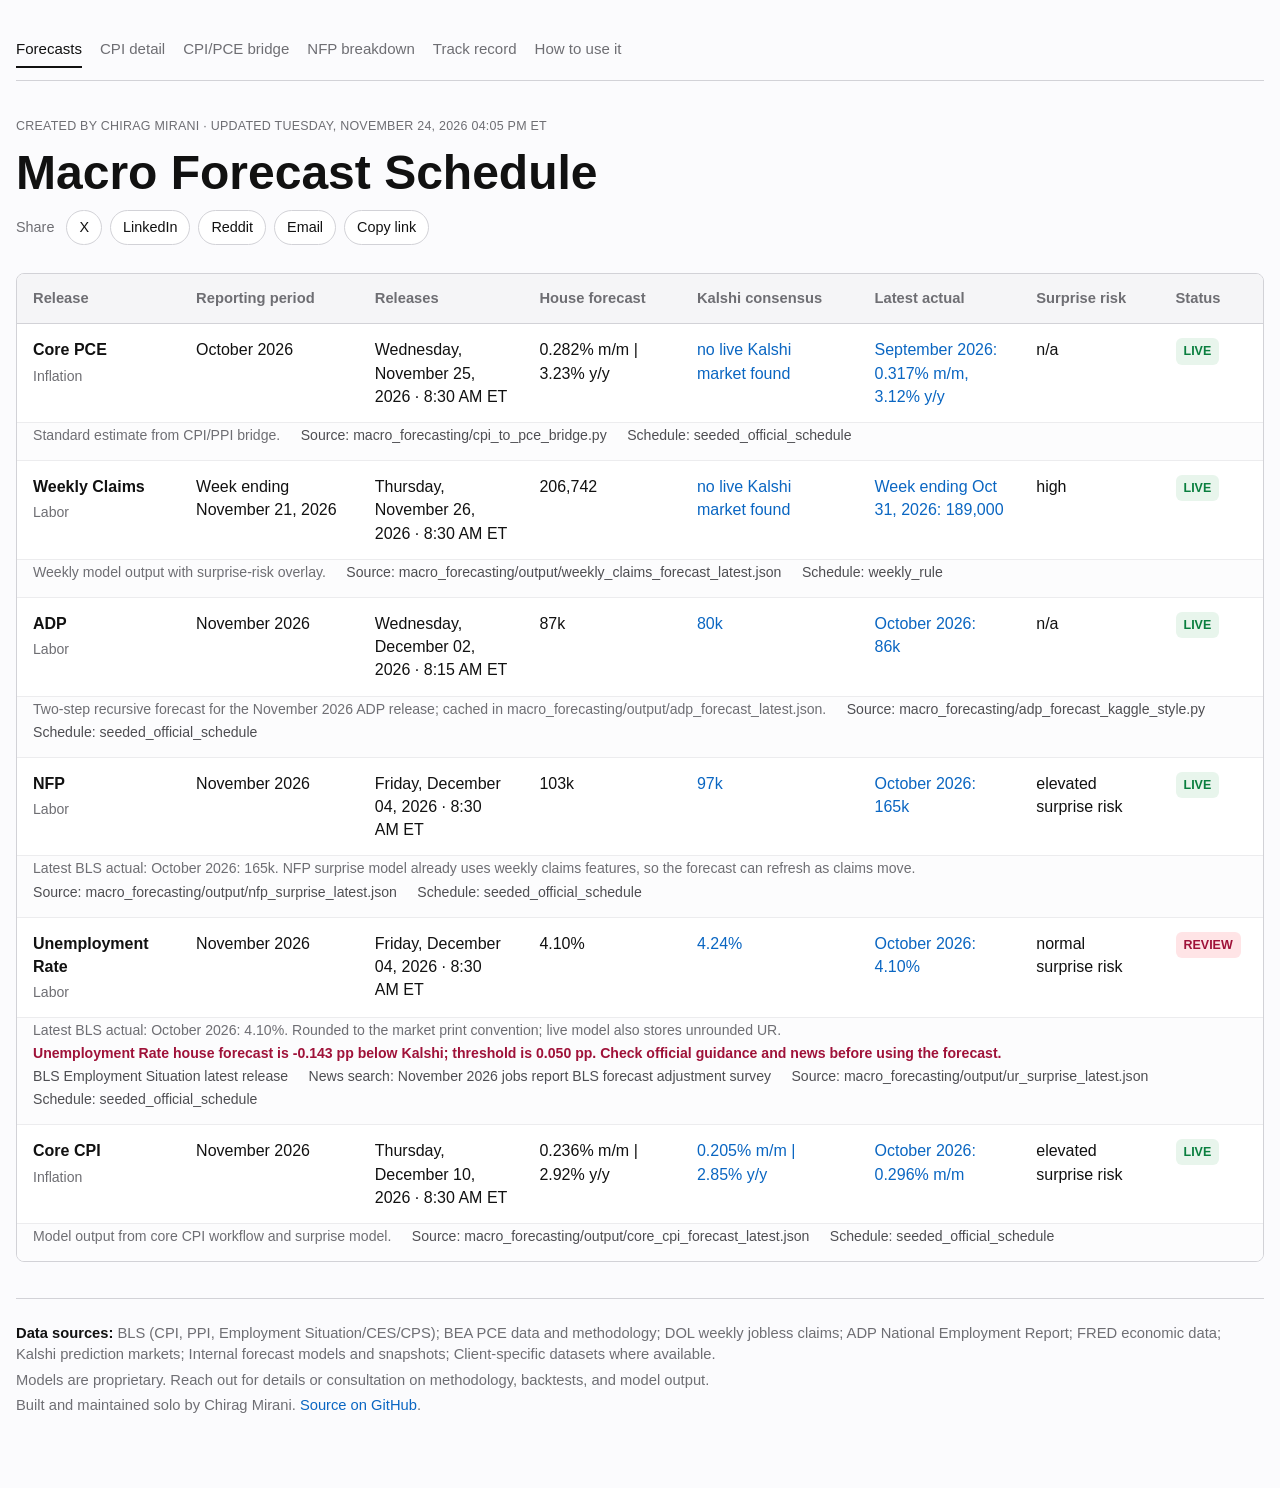
==== docs/index.html @ c219de3e "Refresh macro dashboard" ====
<!doctype html>
<html lang="en">
  <head>
    <meta charset="utf-8">
    <meta name="viewport" content="width=device-width, initial-scale=1">
    <title>Next: Core PCE November 25, 2026 | Macro Forecast Schedule by Chirag Mirani</title>
    <meta name="description" content="Live US macro release calendar with house forecasts and Kalshi market consensus for Core CPI, Core PCE, NFP, ADP, Unemployment Rate, and Weekly Jobless Claims. Updated daily by Chirag Mirani.">
    <meta name="author" content="Chirag Mirani">
    <meta name="robots" content="index,follow,max-image-preview:large">
    <meta name="keywords" content="macro forecast, CPI forecast, NFP forecast, Kalshi consensus, Core PCE forecast, ADP forecast, jobless claims forecast, macro release calendar, economic data forecast">
    <link rel="canonical" href="https://chiragmirani.github.io/macro-dashboard/">

    <!-- Icons + PWA -->
    <link rel="icon" href="favicon.ico" sizes="any">
    <link rel="icon" type="image/png" sizes="32x32" href="favicon-32.png">
    <link rel="icon" type="image/png" sizes="192x192" href="favicon-192.png">
    <link rel="apple-touch-icon" href="apple-touch-icon.png">
    <link rel="manifest" href="manifest.webmanifest">
    <meta name="theme-color" content="#0a1628">
    <meta name="apple-mobile-web-app-title" content="MacroForecastbyCM">
    <meta name="application-name" content="MacroForecastbyCM">
    <meta name="apple-mobile-web-app-capable" content="yes">
    <meta name="apple-mobile-web-app-status-bar-style" content="black-translucent">

    <meta property="og:type" content="website">
    <meta property="og:title" content="Macro Forecast Schedule by Chirag Mirani">
    <meta property="og:description" content="House forecasts vs live Kalshi consensus for the week's biggest US macro releases â€” CPI, PCE, NFP, ADP, UR, jobless claims.">
    <meta property="og:url" content="https://chiragmirani.github.io/macro-dashboard/">
    <meta property="og:site_name" content="Chirag Mirani Macro Dashboard">
    <meta property="og:image" content="https://chiragmirani.github.io/macro-dashboard/social-preview.png">
    <meta property="og:image:width" content="1280">
    <meta property="og:image:height" content="640">
    <meta name="twitter:card" content="summary_large_image">
    <meta name="twitter:title" content="Macro Forecast Schedule by Chirag Mirani">
    <meta name="twitter:description" content="House forecasts vs live Kalshi consensus for upcoming US macro releases.">
    <meta name="twitter:image" content="https://chiragmirani.github.io/macro-dashboard/social-preview.png">
    <meta name="twitter:creator" content="@chirag_mirani1">

    <link rel="stylesheet" href="static/styles.css">

    <script type="application/ld+json">
    {
      "@context": "https://schema.org",
      "@graph": [
        {
          "@type": "WebSite",
          "@id": "https://chiragmirani.github.io/macro-dashboard/#website",
          "url": "https://chiragmirani.github.io/macro-dashboard/",
          "name": "Macro Forecast Schedule",
          "description": "Live US macro release schedule with house forecasts and Kalshi market consensus.",
          "author": {"@type": "Person", "name": "Chirag Mirani"}
        },
        {
          "@type": "Dataset",
          "name": "US Macro Release Forecasts and Kalshi Consensus",
          "description": "Per-release table of US macroeconomic data prints (Core CPI, Core PCE, NFP, ADP, Unemployment Rate, Weekly Jobless Claims) with house model forecasts, live Kalshi market-implied consensus, latest actual release values, and a model-estimated surprise-risk label.",
          "creator": {"@type": "Person", "name": "Chirag Mirani"},
          "license": "https://creativecommons.org/licenses/by/4.0/",
          "isAccessibleForFree": true,
          "url": "https://chiragmirani.github.io/macro-dashboard/",
          "distribution": [{
            "@type": "DataDownload",
            "encodingFormat": "application/json",
            "contentUrl": "https://chiragmirani.github.io/macro-dashboard/dashboard_data.json"
          }],
          "keywords": ["CPI", "PCE", "NFP", "ADP", "Unemployment Rate", "Jobless Claims", "Kalshi", "macro forecast"],
          "dateModified": "2026-11-24T16:05:03.521274-05:00"
,"variableMeasured": [
{"@type": "PropertyValue", "name": "Core PCE", "value": "0.282% m/m | 3.23% y/y", "unitText": "Inflation"},{"@type": "PropertyValue", "name": "Weekly Claims", "value": "206,742", "unitText": "Labor"},{"@type": "PropertyValue", "name": "ADP", "value": "87k", "unitText": "Labor"},{"@type": "PropertyValue", "name": "NFP", "value": "103k", "unitText": "Labor"},{"@type": "PropertyValue", "name": "Unemployment Rate", "value": "4.10%", "unitText": "Labor"},{"@type": "PropertyValue", "name": "Core CPI", "value": "0.236% m/m | 2.92% y/y", "unitText": "Inflation"}          ]        }
      ]
    }
    </script>
  </head>
  <body>
    <main>
      <nav class="topnav">
        <a href="./" class="active">Forecasts</a>
        <a href="cpi.html">CPI detail</a>
        <a href="cpi-pce-bridge.html">CPI/PCE bridge</a>
        <a href="nfp.html">NFP breakdown</a>
        <a href="track-record.html">Track record</a>
        <a href="how-to-use-macro-forecasts.html">How to use it</a>
      </nav>

      <section class="hero">
        <div class="hero-copy">
          <p class="eyebrow">Created by Chirag Mirani &middot; Updated Tuesday, November 24, 2026 04:05 PM ET</p>
          <h1>Macro Forecast Schedule</h1>
        </div>
      </section>

      <div class="share-row" data-share-url="https://chiragmirani.github.io/macro-dashboard/" data-share-text="Live US macro release schedule with house forecasts vs Kalshi consensus by @chirag_mirani1">
        <span class="share-label">Share</span>
        <a class="share-btn" target="_blank" rel="noopener"
           href="https://twitter.com/intent/tweet?url=https%3A%2F%2Fchiragmirani.github.io%2Fmacro-dashboard%2F&text=Live%20US%20macro%20release%20schedule%20with%20house%20forecasts%20vs%20Kalshi%20consensus%20by%20%40chirag_mirani1">X</a>
        <a class="share-btn" target="_blank" rel="noopener"
           href="https://www.linkedin.com/sharing/share-offsite/?url=https%3A%2F%2Fchiragmirani.github.io%2Fmacro-dashboard%2F">LinkedIn</a>
        <a class="share-btn" target="_blank" rel="noopener"
           href="https://www.reddit.com/submit?url=https%3A%2F%2Fchiragmirani.github.io%2Fmacro-dashboard%2F&title=Live%20US%20macro%20release%20schedule%20with%20house%20forecasts%20vs%20Kalshi%20consensus">Reddit</a>
        <a class="share-btn"
           href="mailto:?subject=Macro%20Forecast%20Schedule&body=Live%20US%20macro%20release%20schedule%20with%20house%20forecasts%20vs%20Kalshi%20consensus%3A%20https%3A%2F%2Fchiragmirani.github.io%2Fmacro-dashboard%2F">Email</a>
        <button type="button" class="share-btn share-copy" id="copy-link">Copy link</button>
      </div>

      <section class="table-section">
        <div class="table-wrap">
          <table>
            <caption class="sr-only">Upcoming US macroeconomic data releases with house forecasts, live Kalshi consensus, latest actual values, and surprise-risk labels.</caption>
            <thead>
              <tr>
                <th>Release</th>
                <th>Reporting period</th>
                <th>Releases</th>
                <th>House forecast</th>
                <th>Kalshi consensus</th>
                <th>Latest actual</th>
                <th title="Model-estimated probability that the print misses consensus by a wide margin. 'Elevated surprise risk' = high probability of a big miss; 'normal' = print likely lands near consensus.">Surprise risk</th>
                <th>Status</th>
              </tr>
            </thead>
            <tbody>
              <tr>
                <td data-label="Release">
                  <strong>Core PCE</strong>
                  <span class="subtle">Inflation</span>
                </td>
                <td data-label="Reporting period">October 2026</td>
                <td data-label="Releases">Wednesday, November 25, 2026 &middot; 8:30 AM ET</td>
                <td data-label="House forecast">0.282% m/m | 3.23% y/y</td>
                <td data-label="Kalshi consensus">
                    <a href="https://kalshi.com/markets/kxpcecore-26dec" target="_blank" rel="noopener">no live Kalshi market found</a>
                </td>
                <td data-label="Latest actual">
                    <a href="https://www.bea.gov/data/personal-consumption-expenditures-price-index" target="_blank" rel="noopener">September 2026: 0.317% m/m, 3.12% y/y</a>
                </td>
                <td data-label="Surprise risk">n/a</td>
                <td data-label="Status" class="col-status"><span class="status status-live">live</span></td>
              </tr>
              <tr class="detail-row">
                <td colspan="8">
                  <span class="detail">Standard estimate from CPI/PPI bridge.</span>
                  <span class="detail source">Source: macro_forecasting/cpi_to_pce_bridge.py</span>
                  <span class="detail source">Schedule: seeded_official_schedule</span>
                </td>
              </tr>
              <tr>
                <td data-label="Release">
                  <strong>Weekly Claims</strong>
                  <span class="subtle">Labor</span>
                </td>
                <td data-label="Reporting period">Week ending November 21, 2026</td>
                <td data-label="Releases">Thursday, November 26, 2026 &middot; 8:30 AM ET</td>
                <td data-label="House forecast">206,742</td>
                <td data-label="Kalshi consensus">
                    <a href="https://kalshi.com/markets/kxjoblessclaims-26nov26" target="_blank" rel="noopener">no live Kalshi market found</a>
                </td>
                <td data-label="Latest actual">
                    <a href="https://www.dol.gov/ui/data.pdf" target="_blank" rel="noopener">Week ending Oct 31, 2026: 189,000</a>
                </td>
                <td data-label="Surprise risk">high</td>
                <td data-label="Status" class="col-status"><span class="status status-live">live</span></td>
              </tr>
              <tr class="detail-row">
                <td colspan="8">
                  <span class="detail">Weekly model output with surprise-risk overlay.</span>
                  <span class="detail source">Source: macro_forecasting/output/weekly_claims_forecast_latest.json</span>
                  <span class="detail source">Schedule: weekly_rule</span>
                </td>
              </tr>
              <tr>
                <td data-label="Release">
                  <strong>ADP</strong>
                  <span class="subtle">Labor</span>
                </td>
                <td data-label="Reporting period">November 2026</td>
                <td data-label="Releases">Wednesday, December 02, 2026 &middot; 8:15 AM ET</td>
                <td data-label="House forecast">87k</td>
                <td data-label="Kalshi consensus">
                    <a href="https://kalshi.com/markets/kxadp-26nov" target="_blank" rel="noopener">80k</a>
                </td>
                <td data-label="Latest actual">
                    <a href="https://adpemploymentreport.com/" target="_blank" rel="noopener">October 2026: 86k</a>
                </td>
                <td data-label="Surprise risk">n/a</td>
                <td data-label="Status" class="col-status"><span class="status status-live">live</span></td>
              </tr>
              <tr class="detail-row">
                <td colspan="8">
                  <span class="detail">Two-step recursive forecast for the November 2026 ADP release; cached in macro_forecasting/output/adp_forecast_latest.json.</span>
                  <span class="detail source">Source: macro_forecasting/adp_forecast_kaggle_style.py</span>
                  <span class="detail source">Schedule: seeded_official_schedule</span>
                </td>
              </tr>
              <tr>
                <td data-label="Release">
                  <strong>NFP</strong>
                  <span class="subtle">Labor</span>
                </td>
                <td data-label="Reporting period">November 2026</td>
                <td data-label="Releases">Friday, December 04, 2026 &middot; 8:30 AM ET</td>
                <td data-label="House forecast">103k</td>
                <td data-label="Kalshi consensus">
                    <a href="https://kalshi.com/markets/kxpayrolls-26nov" target="_blank" rel="noopener">97k</a>
                </td>
                <td data-label="Latest actual">
                    <a href="https://www.bls.gov/news.release/empsit.toc.htm" target="_blank" rel="noopener">October 2026: 165k</a>
                </td>
                <td data-label="Surprise risk">elevated surprise risk</td>
                <td data-label="Status" class="col-status"><span class="status status-live">live</span></td>
              </tr>
              <tr class="detail-row">
                <td colspan="8">
                  <span class="detail">Latest BLS actual: October 2026: 165k. NFP surprise model already uses weekly claims features, so the forecast can refresh as claims move.</span>
                  <span class="detail source">Source: macro_forecasting/output/nfp_surprise_latest.json</span>
                  <span class="detail source">Schedule: seeded_official_schedule</span>
                </td>
              </tr>
              <tr>
                <td data-label="Release">
                  <strong>Unemployment Rate</strong>
                  <span class="subtle">Labor</span>
                </td>
                <td data-label="Reporting period">November 2026</td>
                <td data-label="Releases">Friday, December 04, 2026 &middot; 8:30 AM ET</td>
                <td data-label="House forecast">4.10%</td>
                <td data-label="Kalshi consensus">
                    <a href="https://kalshi.com/markets/kxeconstatu3-26nov" target="_blank" rel="noopener">4.24%</a>
                </td>
                <td data-label="Latest actual">
                    <a href="https://www.bls.gov/news.release/empsit.toc.htm" target="_blank" rel="noopener">October 2026: 4.10%</a>
                </td>
                <td data-label="Surprise risk">normal surprise risk</td>
                <td data-label="Status" class="col-status"><span class="status status-review">review</span></td>
              </tr>
              <tr class="detail-row">
                <td colspan="8">
                  <span class="detail">Latest BLS actual: October 2026: 4.10%. Rounded to the market print convention; live model also stores unrounded UR.</span>
                  <span class="detail review-note">Unemployment Rate house forecast is -0.143 pp below Kalshi; threshold is 0.050 pp. Check official guidance and news before using the forecast.</span>
                    <a class="detail source" href="https://www.bls.gov/news.release/empsit.toc.htm" target="_blank" rel="noopener">BLS Employment Situation latest release</a>
                    <a class="detail source" href="https://news.google.com/search?q=November+2026+jobs+report+BLS+forecast+adjustment+survey" target="_blank" rel="noopener">News search: November 2026 jobs report BLS forecast adjustment survey</a>
                  <span class="detail source">Source: macro_forecasting/output/ur_surprise_latest.json</span>
                  <span class="detail source">Schedule: seeded_official_schedule</span>
                </td>
              </tr>
              <tr>
                <td data-label="Release">
                  <strong>Core CPI</strong>
                  <span class="subtle">Inflation</span>
                </td>
                <td data-label="Reporting period">November 2026</td>
                <td data-label="Releases">Thursday, December 10, 2026 &middot; 8:30 AM ET</td>
                <td data-label="House forecast">0.236% m/m | 2.92% y/y</td>
                <td data-label="Kalshi consensus">
                    <a href="https://kalshi.com/markets/kxeconstatcpicore-26nov" target="_blank" rel="noopener">0.205% m/m | 2.85% y/y</a>
                </td>
                <td data-label="Latest actual">
                    <a href="https://www.bls.gov/news.release/cpi.toc.htm" target="_blank" rel="noopener">October 2026: 0.296% m/m</a>
                </td>
                <td data-label="Surprise risk">elevated surprise risk</td>
                <td data-label="Status" class="col-status"><span class="status status-live">live</span></td>
              </tr>
              <tr class="detail-row">
                <td colspan="8">
                  <span class="detail">Model output from core CPI workflow and surprise model.</span>
                  <span class="detail source">Source: macro_forecasting/output/core_cpi_forecast_latest.json</span>
                  <span class="detail source">Schedule: seeded_official_schedule</span>
                </td>
              </tr>
            </tbody>
          </table>
        </div>
      </section>

      <script>
        (function () {
          var btn = document.getElementById('copy-link');
          if (!btn) return;
          var row = btn.closest('.share-row');
          var url = row && row.dataset.shareUrl ? row.dataset.shareUrl : window.location.href;
          var label = btn.textContent;
          btn.addEventListener('click', function () {
            navigator.clipboard.writeText(url).then(function () {
              btn.textContent = 'Copied';
              setTimeout(function () { btn.textContent = label; }, 1500);
            });
          });
        })();
      </script>

      <footer class="site-foot">
        <p><strong>Data sources:</strong> BLS (CPI, PPI, Employment Situation/CES/CPS); BEA PCE data and methodology; DOL weekly jobless claims; ADP National Employment Report; FRED economic data; Kalshi prediction markets; Internal forecast models and snapshots; Client-specific datasets where available.</p>
        <p>Models are proprietary. Reach out for details or consultation on methodology, backtests, and model output.</p>
        <p class="muted">Built and maintained solo by Chirag Mirani. <a href="https://github.com/ChiragMirani/macro-dashboard" target="_blank" rel="noopener">Source on GitHub</a>.</p>
      </footer>
    </main>
  </body>
</html>
---- docs/static/styles.css ----
:root {
  color-scheme: light;
  --text: #111111;
  --muted: #6e6e73;
  --border: #d2d2d7;
  --bg: #fbfbfd;
  --panel: #ffffff;
  --live: #0a7f3f;
  --partial: #b15c00;
  --link: #0a66c2;
}

* {
  box-sizing: border-box;
}

.sr-only {
  position: absolute;
  width: 1px;
  height: 1px;
  padding: 0;
  margin: -1px;
  overflow: hidden;
  clip: rect(0, 0, 0, 0);
  border: 0;
}

body {
  margin: 0;
  font-family: -apple-system, BlinkMacSystemFont, "Segoe UI", sans-serif;
  color: var(--text);
  background: var(--bg);
  line-height: 1.45;
  -webkit-text-size-adjust: 100%;
}

a {
  color: var(--link);
  text-decoration: none;
}
a:hover { text-decoration: underline; }

main {
  width: min(1400px, calc(100% - 32px));
  margin: 0 auto;
  padding: 24px 0 48px;
}

.topnav {
  display: flex;
  flex-wrap: wrap;
  gap: 18px;
  padding: 8px 0 12px;
  border-bottom: 1px solid var(--border);
  font-size: 0.94rem;
}
.topnav a {
  color: var(--muted);
  font-weight: 500;
  padding: 6px 0;
}
.topnav a.active { color: var(--text); border-bottom: 2px solid var(--text); }
.topnav a:hover { color: var(--text); text-decoration: none; }

.tr-blurb { color: var(--muted); margin-top: 8px; max-width: 60ch; }

.share-row {
  display: flex;
  flex-wrap: wrap;
  align-items: center;
  gap: 8px;
  padding: 4px 0 16px;
  font-size: 0.9rem;
}
.share-label { color: var(--muted); margin-right: 4px; }
.share-btn {
  display: inline-block;
  padding: 6px 12px;
  border: 1px solid var(--border);
  border-radius: 999px;
  background: var(--panel);
  color: var(--text);
  font: inherit;
  cursor: pointer;
  text-decoration: none;
}
.share-btn:hover { background: #f0f0f3; text-decoration: none; }

.tr-summary {
  display: grid;
  grid-template-columns: repeat(4, minmax(0, 1fr));
  gap: 12px;
  padding: 16px 0 24px;
}
.tr-card {
  background: var(--panel);
  border: 1px solid var(--border);
  border-radius: 10px;
  padding: 12px 14px;
}
.tr-card strong { display: block; font-size: 1.4rem; margin: 4px 0 2px; }
.tr-card .muted { color: var(--muted); font-size: 0.78rem; }
.empty { text-align: center; padding: 32px; color: var(--muted); }

.site-foot {
  margin-top: 36px;
  padding: 20px 0;
  border-top: 1px solid var(--border);
  font-size: 0.92rem;
  color: var(--muted);
}
.site-foot p { margin: 4px 0; }
.site-foot strong { color: var(--text); }
.site-foot a { color: var(--link); }
.summary-label { color: var(--muted); text-transform: uppercase; font-size: 0.72rem; letter-spacing: 0.04em; }

.hero { padding: 24px 0 8px; }

.hero-copy h1 {
  margin: 0;
  font-size: clamp(1.6rem, 4vw, 3rem);
  font-weight: 700;
  line-height: 1.05;
}

.eyebrow {
  color: var(--muted);
  text-transform: uppercase;
  font-size: 0.78rem;
  letter-spacing: 0.02em;
}

.subtle, .detail { color: var(--muted); }

.table-section { padding-top: 12px; }

.table-wrap {
  overflow-x: auto;
  border: 1px solid var(--border);
  border-radius: 8px;
  background: var(--panel);
}

table {
  width: 100%;
  border-collapse: collapse;
  min-width: 880px;
}

thead th {
  text-align: left;
  font-size: 0.92rem;
  font-weight: 600;
  color: var(--muted);
  padding: 14px 16px;
  border-bottom: 1px solid var(--border);
  background: #f5f5f7;
  white-space: nowrap;
}

tbody td {
  vertical-align: top;
  padding: 14px 16px;
  border-bottom: 1px solid #ececee;
  font-size: 1rem;
}

tbody tr:last-child td { border-bottom: 0; }

.subtle {
  display: block;
  margin-top: 4px;
  font-size: 0.88rem;
}

.status {
  display: inline-block;
  padding: 4px 8px;
  border-radius: 6px;
  font-size: 0.78rem;
  font-weight: 600;
  text-transform: uppercase;
}
.status-live    { color: var(--live);    background: #e8f5ec; }
.status-partial { color: var(--partial); background: #fff2e2; }
.status-review  { color: #9f1239; background: #ffe4e6; }

.detail-row td {
  padding-top: 0;
  background: #fcfcfd;
}
.detail {
  display: inline-block;
  margin-right: 16px;
  font-size: 0.88rem;
}
.source { color: #4e4e52; }
.review-note { color: #9f1239; font-weight: 600; }

/* ---- Tablet ---- */
@media (max-width: 980px) {
  main { width: min(100% - 20px, 100%); }
  table { min-width: 680px; }
  .tr-summary { grid-template-columns: repeat(2, minmax(0, 1fr)); }
}

/* ---- Phone: compact card grid that fits ~3 cards per screen ---- */
@media (max-width: 640px) {
  main { padding: 12px 0 28px; width: calc(100% - 16px); }

  .hero { padding: 4px 0 10px; }
  .hero-copy h1 { font-size: 1.5rem; }
  .eyebrow { font-size: 0.7rem; }
  .tr-summary { grid-template-columns: 1fr 1fr; gap: 8px; padding: 12px 0 16px; }
  .tr-card strong { font-size: 1.15rem; }
  .topnav { font-size: 0.86rem; gap: 14px; }

  .table-wrap {
    overflow-x: visible;
    border: 0;
    border-radius: 0;
    background: transparent;
  }
  table { min-width: 0; border-collapse: separate; border-spacing: 0; }
  thead { display: none; }
  caption { display: none; }

  /* Each row becomes a card laid out as a 2-column grid:
     Release header (full)  /  Releases when (full)  /  Period (full)
     House+Kalshi (split)   /  Last+Risk (split) */
  tbody tr {
    display: grid;
    grid-template-columns: 1fr 1fr;
    grid-template-areas:
      "release release"
      "when    when"
      "period  period"
      "house   kalshi"
      "last    risk";
    background: var(--panel);
    border: 1px solid var(--border);
    border-radius: 12px;
    margin-bottom: 12px;
    overflow: hidden;
  }

  tbody td {
    display: block;
    padding: 8px 12px;
    border-bottom: 1px solid #f2f2f4;
    font-size: 0.95rem;
    overflow-wrap: anywhere;
    word-break: break-word;
    min-width: 0;
  }
  tbody td::before {
    content: attr(data-label);
    display: block;
    color: var(--muted);
    font-size: 0.7rem;
    text-transform: uppercase;
    letter-spacing: 0.04em;
    margin-bottom: 2px;
    line-height: 1.1;
  }

  /* Release name as the card header â€” no label, larger type, light fill */
  tbody td[data-label="Release"] {
    grid-area: release;
    background: #f7f7fa;
    border-bottom: 1px solid var(--border);
    padding: 10px 12px;
  }
  tbody td[data-label="Release"]::before { content: none; }
  tbody td[data-label="Release"] strong { font-size: 1.06rem; display: block; }
  tbody td[data-label="Release"] .subtle {
    margin-top: 1px;
    font-size: 0.7rem;
    text-transform: uppercase;
    letter-spacing: 0.04em;
  }

  /* Combined "Day, Date Â· Time" â€” full width, prominent */
  tbody td[data-label="Releases"] {
    grid-area: when;
    padding: 8px 12px 4px;
    font-weight: 500;
  }

  /* Reporting period (full width) â€” small muted line */
  tbody td[data-label="Reporting period"] {
    grid-area: period;
    padding: 0 12px 8px;
    font-size: 0.85rem;
    color: var(--muted);
    border-bottom: 1px solid #f2f2f4;
  }
  tbody td[data-label="Reporting period"]::before { content: none; }

  /* Forecast comparison row: house | kalshi side by side */
  tbody td[data-label="House forecast"]   { grid-area: house;  border-right: 1px solid #f2f2f4; }
  tbody td[data-label="Kalshi consensus"] { grid-area: kalshi; }

  /* Bottom row: last release | risk side by side */
  tbody td[data-label="Latest actual"] { grid-area: last; border-right: 1px solid #f2f2f4; border-bottom: 0; }
  tbody td[data-label="Surprise risk"] { grid-area: risk; border-bottom: 0; }

  /* Hide redundant cells on mobile */
  tbody td[data-label="Status"] { display: none; }

  /* Touch-friendly link area */
  tbody td a { display: inline-block; padding: 2px 0; }

  /* Drop the verbose notes row on mobile */
  .detail-row { display: none; }
}

.nfp-breakdown-section {
  padding: 46px 0 8px;
}

.nfp-breakdown-hero {
  display: grid;
  grid-template-columns: minmax(0, 1fr) minmax(220px, 320px);
  gap: 20px;
  align-items: end;
  padding-bottom: 18px;
}

.nfp-breakdown-hero h1,
.nfp-breakdown-hero h2 {
  margin: 0;
  font-size: clamp(2rem, 5vw, 4.2rem);
  line-height: 1.03;
  font-weight: 700;
  letter-spacing: 0;
}

.nfp-breakdown-hero p:not(.eyebrow) {
  max-width: 68ch;
  margin: 12px 0 0;
  color: var(--muted);
  font-size: 1.02rem;
}

.nfp-headline-stat,
.nfp-stat-card,
.nfp-table-panel {
  background: var(--panel);
  border: 1px solid var(--border);
  border-radius: 8px;
}

.nfp-headline-stat { padding: 18px; }

.nfp-headline-stat span,
.nfp-stat-card span {
  display: block;
  color: var(--muted);
  font-size: 0.78rem;
  text-transform: uppercase;
  letter-spacing: 0.04em;
}

.nfp-headline-stat strong {
  display: block;
  margin-top: 6px;
  font-size: 2.35rem;
  line-height: 1;
}

.nfp-headline-stat small,
.nfp-stat-card small {
  display: block;
  margin-top: 7px;
  color: var(--muted);
  font-size: 0.88rem;
}

.nfp-stat-grid {
  display: grid;
  grid-template-columns: repeat(4, minmax(0, 1fr));
  gap: 12px;
  margin: 4px 0 18px;
}

.nfp-stat-card {
  min-height: 112px;
  padding: 16px;
}

.nfp-stat-card strong {
  display: block;
  margin-top: 10px;
  font-size: 1.75rem;
  line-height: 1.06;
}

.nfp-table-panel { overflow: hidden; }

.nfp-table-head,
.nfp-table-row {
  display: grid;
  grid-template-columns: minmax(260px, 1.65fr) minmax(78px, 0.55fr) repeat(4, minmax(88px, 0.6fr));
  gap: 12px;
  align-items: center;
}

.nfp-table-head {
  padding: 13px 18px;
  color: var(--muted);
  background: #f5f5f7;
  border-bottom: 1px solid var(--border);
  font-size: 0.78rem;
  font-weight: 600;
  text-transform: uppercase;
  letter-spacing: 0.04em;
}

.nfp-table-row {
  min-height: 70px;
  padding: 14px 18px;
  border-bottom: 1px solid #ececee;
}

.nfp-table-row:last-child { border-bottom: 0; }
.nfp-table-row-headline { background: #fcfcfd; }

.nfp-sector-name strong {
  display: block;
  font-size: 0.98rem;
}

.nfp-sector-name span {
  display: block;
  margin-top: 3px;
  color: var(--muted);
  font-size: 0.78rem;
}

.nfp-level {
  color: var(--muted);
  font-weight: 600;
}

.nfp-change {
  display: inline-block;
  min-width: 58px;
  font-weight: 700;
  color: var(--text);
}

.positive { color: var(--live); }
.negative { color: #b42318; }
.flat { color: var(--muted); }

.nfp-one-month {
  display: grid;
  grid-template-columns: 64px minmax(42px, 1fr);
  gap: 8px;
  align-items: center;
}

.nfp-bar {
  display: block;
  height: 5px;
  width: var(--bar);
  min-width: 4px;
  border-radius: 999px;
  background: #d2d2d7;
}

.nfp-bar-positive { background: var(--live); }
.nfp-bar-negative { background: #b42318; }


/* nfp-responsive-rules */
@media (max-width: 980px) {
  .nfp-breakdown-hero { grid-template-columns: 1fr; }
  .nfp-stat-grid { grid-template-columns: repeat(2, minmax(0, 1fr)); }
  .nfp-table-head { display: none; }
  .nfp-table-row {
    grid-template-columns: repeat(4, minmax(0, 1fr));
    gap: 8px;
  }
  .nfp-sector-name { grid-column: 1 / -1; }
}

@media (max-width: 640px) {
  .nfp-breakdown-section { padding-top: 28px; }
  .nfp-breakdown-hero h1,
  .nfp-breakdown-hero h2 { font-size: 2rem; }
  .nfp-breakdown-hero p:not(.eyebrow) { font-size: 0.94rem; }
  .nfp-headline-stat strong { font-size: 2rem; }
  .nfp-stat-grid { grid-template-columns: 1fr 1fr; gap: 8px; }
  .nfp-stat-card { min-height: 100px; padding: 12px; }
  .nfp-stat-card strong { font-size: 1.2rem; }
  .nfp-table-panel { border-radius: 8px; }
  .nfp-table-row {
    grid-template-columns: repeat(2, minmax(0, 1fr));
    padding: 12px;
    align-items: start;
  }
  .nfp-sector-name,
  .nfp-level,
  .nfp-one-month,
  .nfp-table-row > div[data-label="3M"],
  .nfp-table-row > div[data-label="6M"],
  .nfp-table-row > div[data-label="12M"] { min-width: 0; }
  .nfp-sector-name { grid-column: 1 / -1; }
  .nfp-level::before,
  .nfp-one-month::before,
  .nfp-table-row > div[data-label="3M"]::before,
  .nfp-table-row > div[data-label="6M"]::before,
  .nfp-table-row > div[data-label="12M"]::before {
    content: attr(data-label);
    display: block;
    margin-bottom: 2px;
    color: var(--muted);
    font-size: 0.68rem;
    font-weight: 600;
    text-transform: uppercase;
    letter-spacing: 0.04em;
  }
  .nfp-one-month { display: block; }
  .nfp-bar { margin-top: 6px; max-width: 100%; }
}



.nfp-history-panel {
  margin: 18px 0;
  background: var(--panel);
  border: 1px solid var(--border);
  border-radius: 8px;
  overflow: hidden;
}

.nfp-history-title {
  display: flex;
  justify-content: space-between;
  gap: 18px;
  padding: 18px;
  border-bottom: 1px solid var(--border);
  background: #fbfbfd;
}

.nfp-history-title h2 {
  margin: 3px 0 0;
  font-size: 1.35rem;
  line-height: 1.15;
}

.nfp-history-title p {
  max-width: 42ch;
  margin: 0;
  color: var(--muted);
  font-size: 0.9rem;
}

.nfp-history-scroll {
  overflow-x: auto;
}

.nfp-history-grid {
  display: grid;
  min-width: 1120px;
  align-items: stretch;
}

.nfp-history-header,
.nfp-history-category,
.nfp-history-cell {
  min-height: 34px;
  padding: 8px 10px;
  border-right: 1px solid #e6e6ea;
  border-bottom: 1px solid #e6e6ea;
  font-size: 0.86rem;
}

.nfp-history-header {
  position: sticky;
  top: 0;
  z-index: 2;
  background: #f5f5f7;
  color: var(--muted);
  font-weight: 700;
  text-align: right;
  white-space: nowrap;
}

.nfp-history-sticky {
  position: sticky;
  left: 0;
  z-index: 3;
  box-shadow: 1px 0 0 #e6e6ea;
}

.nfp-history-header.nfp-history-sticky {
  text-align: left;
  z-index: 4;
}

.nfp-history-category {
  background: #ffffff;
}

.nfp-history-category-key {
  background: #fff7a8;
}

.nfp-history-category strong {
  display: block;
  font-size: 0.88rem;
  line-height: 1.12;
}

.nfp-history-category span {
  display: block;
  margin-top: 2px;
  color: var(--muted);
  font-size: 0.7rem;
  text-transform: uppercase;
  letter-spacing: 0.03em;
}

.nfp-history-cell {
  text-align: right;
  font-variant-numeric: tabular-nums;
  font-weight: 650;
  white-space: nowrap;
}

.nfp-history-cell.positive {
  background: #c6efce;
  color: #006100;
}

.nfp-history-cell.negative {
  background: #ffc7ce;
  color: #9c0006;
}

.nfp-history-cell.flat {
  background: #f5f5f7;
  color: var(--muted);
}

/* nfp-history-mobile-rules */
@media (max-width: 640px) {
  .nfp-history-title {
    display: block;
    padding: 14px;
  }
  .nfp-history-title p {
    margin-top: 6px;
    font-size: 0.82rem;
  }
  .nfp-history-grid {
    min-width: 980px;
  }
  .nfp-history-header,
  .nfp-history-category,
  .nfp-history-cell {
    padding: 7px 8px;
    font-size: 0.78rem;
  }
}

.nfp-history-category-metric {
  background: #eef4ff;
}

.cpi-detail-section {
  padding: 46px 0 8px;
}

.cpi-insight-grid {
  display: grid;
  grid-template-columns: repeat(3, minmax(0, 1fr));
  gap: 12px;
  margin: 0 0 18px;
}

.cpi-insight-card,
.cpi-table-panel {
  background: var(--panel);
  border: 1px solid var(--border);
  border-radius: 8px;
}

.cpi-insight-card {
  min-height: 108px;
  padding: 16px;
}

.cpi-insight-card span {
  display: block;
  color: var(--muted);
  font-size: 0.78rem;
  text-transform: uppercase;
  letter-spacing: 0.04em;
}

.cpi-insight-card strong {
  display: block;
  margin-top: 10px;
  font-size: 1.55rem;
  line-height: 1.08;
}

.cpi-insight-card small {
  display: block;
  margin-top: 7px;
  color: var(--muted);
  font-size: 0.86rem;
}

.cpi-table-panel { overflow: hidden; }

.cpi-table-head,
.cpi-table-row {
  display: grid;
  grid-template-columns: minmax(250px, 1.55fr) minmax(68px, 0.45fr) repeat(5, minmax(84px, 0.55fr));
  gap: 12px;
  align-items: center;
}

.cpi-table-head {
  padding: 13px 18px;
  color: var(--muted);
  background: #f5f5f7;
  border-bottom: 1px solid var(--border);
  font-size: 0.78rem;
  font-weight: 600;
  text-transform: uppercase;
  letter-spacing: 0.04em;
}

.cpi-table-row {
  min-height: 68px;
  padding: 14px 18px;
  border-bottom: 1px solid #ececee;
  font-variant-numeric: tabular-nums;
}

.cpi-table-row:last-child { border-bottom: 0; }
.cpi-table-row-key { background: #fcfcfd; }

.cpi-history-grid { min-width: 1080px; }

.bridge-section {
  padding: 46px 0 8px;
}

.bridge-hot { color: #b42318; }
.bridge-cool { color: #0a7f3f; }

.bridge-headline-stat strong {
  font-size: 2.5rem;
}

.bridge-panel,
.bridge-table-panel,
.bridge-method-panel {
  background: var(--panel);
  border: 1px solid var(--border);
  border-radius: 8px;
}

.bridge-panel {
  margin: 18px 0;
  overflow: hidden;
}

.bridge-panel-title {
  display: flex;
  justify-content: space-between;
  gap: 18px;
  padding: 18px;
  border-bottom: 1px solid var(--border);
  background: #fbfbfd;
}

.bridge-panel-title h2 {
  margin: 3px 0 0;
  font-size: 1.35rem;
  line-height: 1.15;
}

.bridge-panel-title p {
  max-width: 42ch;
  margin: 0;
  color: var(--muted);
  font-size: 0.9rem;
}

.bridge-waterfall-row {
  display: grid;
  grid-template-columns: minmax(0, 1fr) minmax(110px, auto);
  gap: 16px;
  align-items: center;
  min-height: 62px;
  padding: 12px 18px;
  border-bottom: 1px solid #ececee;
}

.bridge-waterfall-row:last-child { border-bottom: 0; }
.bridge-waterfall-row-total { background: #fcfcfd; }

.bridge-waterfall-row strong {
  display: block;
}

.bridge-waterfall-row span {
  display: block;
  margin-top: 3px;
  color: var(--muted);
  font-size: 0.84rem;
}

.bridge-table-panel {
  overflow: hidden;
}

.bridge-table-head,
.bridge-table-row {
  display: grid;
  grid-template-columns: minmax(210px, 1.5fr) minmax(74px, 0.55fr) repeat(6, minmax(78px, 0.55fr));
  gap: 12px;
  align-items: center;
}

.bridge-table-head {
  padding: 13px 18px;
  color: var(--muted);
  background: #f5f5f7;
  border-bottom: 1px solid var(--border);
  font-size: 0.78rem;
  font-weight: 600;
  text-transform: uppercase;
  letter-spacing: 0.04em;
}

.bridge-table-row {
  min-height: 68px;
  padding: 14px 18px;
  border-bottom: 1px solid #ececee;
  font-variant-numeric: tabular-nums;
}

.bridge-table-row:last-child { border-bottom: 0; }

.bridge-method-panel {
  display: flex;
  justify-content: space-between;
  gap: 18px;
  margin-top: 18px;
  padding: 16px 18px;
}

.bridge-method-panel p {
  margin: 4px 0 0;
  color: var(--muted);
}

.bridge-method-links {
  display: flex;
  flex-wrap: wrap;
  gap: 10px;
  align-items: center;
  justify-content: flex-end;
  min-width: 220px;
}

@media (max-width: 980px) {
  .cpi-insight-grid { grid-template-columns: 1fr; }
  .cpi-table-head { display: none; }
  .cpi-table-row {
    grid-template-columns: repeat(3, minmax(0, 1fr));
    gap: 8px;
  }
  .cpi-table-row .nfp-sector-name { grid-column: 1 / -1; }
  .bridge-table-head { display: none; }
  .bridge-table-row {
    grid-template-columns: repeat(4, minmax(0, 1fr));
    gap: 8px;
  }
  .bridge-table-row .nfp-sector-name { grid-column: 1 / -1; }
}

@media (max-width: 640px) {
  .cpi-detail-section { padding-top: 28px; }
  .bridge-section { padding-top: 28px; }
  .cpi-insight-card { min-height: 96px; padding: 12px; }
  .cpi-insight-card strong { font-size: 1.2rem; }
  .cpi-table-panel { border-radius: 8px; }
  .cpi-table-row {
    grid-template-columns: repeat(2, minmax(0, 1fr));
    padding: 12px;
    align-items: start;
  }
  .cpi-table-row .nfp-sector-name,
  .cpi-table-row > div[data-label] { min-width: 0; }
  .cpi-table-row .nfp-sector-name { grid-column: 1 / -1; }
  .cpi-table-row > div[data-label]::before {
    content: attr(data-label);
    display: block;
    margin-bottom: 2px;
    color: var(--muted);
    font-size: 0.68rem;
    font-weight: 600;
    text-transform: uppercase;
    letter-spacing: 0.04em;
  }
  .cpi-history-grid { min-width: 980px; }
  .bridge-panel-title,
  .bridge-method-panel {
    display: block;
    padding: 14px;
  }
  .bridge-panel-title p,
  .bridge-method-panel p {
    margin-top: 6px;
    font-size: 0.82rem;
  }
  .bridge-waterfall-row {
    grid-template-columns: 1fr;
    gap: 6px;
    padding: 12px;
  }
  .bridge-table-row {
    grid-template-columns: repeat(2, minmax(0, 1fr));
    padding: 12px;
    align-items: start;
  }
  .bridge-table-row .nfp-sector-name,
  .bridge-table-row > div[data-label] { min-width: 0; }
  .bridge-table-row .nfp-sector-name { grid-column: 1 / -1; }
  .bridge-table-row > div[data-label]::before {
    content: attr(data-label);
    display: block;
    margin-bottom: 2px;
    color: var(--muted);
    font-size: 0.68rem;
    font-weight: 600;
    text-transform: uppercase;
    letter-spacing: 0.04em;
  }
  .bridge-method-links {
    justify-content: flex-start;
    margin-top: 10px;
    min-width: 0;
  }
}
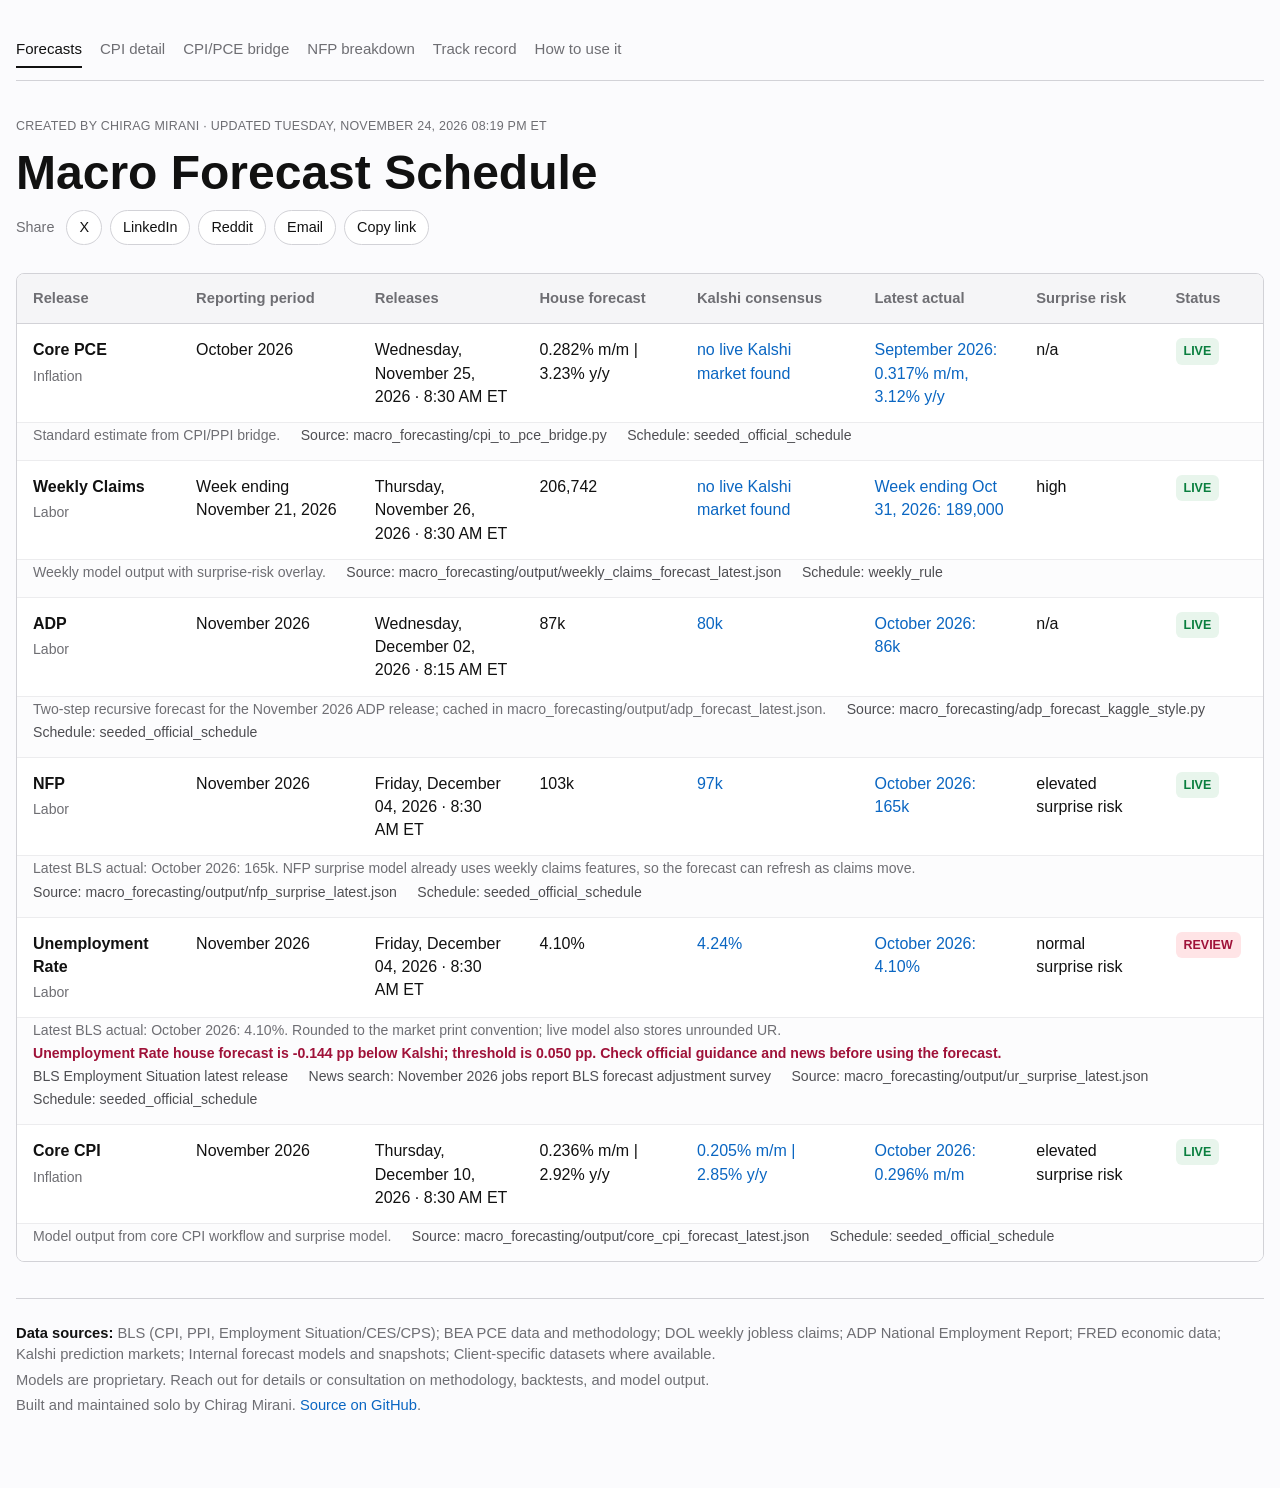
==== commit 86ebe532: "Refresh macro dashboard" ====
--- a/docs/index.html
+++ b/docs/index.html
@@ -64,7 +64,7 @@
             "contentUrl": "https://chiragmirani.github.io/macro-dashboard/dashboard_data.json"
           }],
           "keywords": ["CPI", "PCE", "NFP", "ADP", "Unemployment Rate", "Jobless Claims", "Kalshi", "macro forecast"],
-          "dateModified": "2026-11-24T16:05:03.521274-05:00"
+          "dateModified": "2026-11-24T20:19:22.665099-05:00"
 ,"variableMeasured": [
 {"@type": "PropertyValue", "name": "Core PCE", "value": "0.282% m/m | 3.23% y/y", "unitText": "Inflation"},{"@type": "PropertyValue", "name": "Weekly Claims", "value": "206,742", "unitText": "Labor"},{"@type": "PropertyValue", "name": "ADP", "value": "87k", "unitText": "Labor"},{"@type": "PropertyValue", "name": "NFP", "value": "103k", "unitText": "Labor"},{"@type": "PropertyValue", "name": "Unemployment Rate", "value": "4.10%", "unitText": "Labor"},{"@type": "PropertyValue", "name": "Core CPI", "value": "0.236% m/m | 2.92% y/y", "unitText": "Inflation"}          ]        }
       ]
@@ -84,7 +84,7 @@
 
       <section class="hero">
         <div class="hero-copy">
-          <p class="eyebrow">Created by Chirag Mirani &middot; Updated Tuesday, November 24, 2026 04:05 PM ET</p>
+          <p class="eyebrow">Created by Chirag Mirani &middot; Updated Tuesday, November 24, 2026 08:19 PM ET</p>
           <h1>Macro Forecast Schedule</h1>
         </div>
       </section>
@@ -235,7 +235,7 @@
               <tr class="detail-row">
                 <td colspan="8">
                   <span class="detail">Latest BLS actual: October 2026: 4.10%. Rounded to the market print convention; live model also stores unrounded UR.</span>
-                  <span class="detail review-note">Unemployment Rate house forecast is -0.143 pp below Kalshi; threshold is 0.050 pp. Check official guidance and news before using the forecast.</span>
+                  <span class="detail review-note">Unemployment Rate house forecast is -0.144 pp below Kalshi; threshold is 0.050 pp. Check official guidance and news before using the forecast.</span>
                     <a class="detail source" href="https://www.bls.gov/news.release/empsit.toc.htm" target="_blank" rel="noopener">BLS Employment Situation latest release</a>
                     <a class="detail source" href="https://news.google.com/search?q=November+2026+jobs+report+BLS+forecast+adjustment+survey" target="_blank" rel="noopener">News search: November 2026 jobs report BLS forecast adjustment survey</a>
                   <span class="detail source">Source: macro_forecasting/output/ur_surprise_latest.json</span>
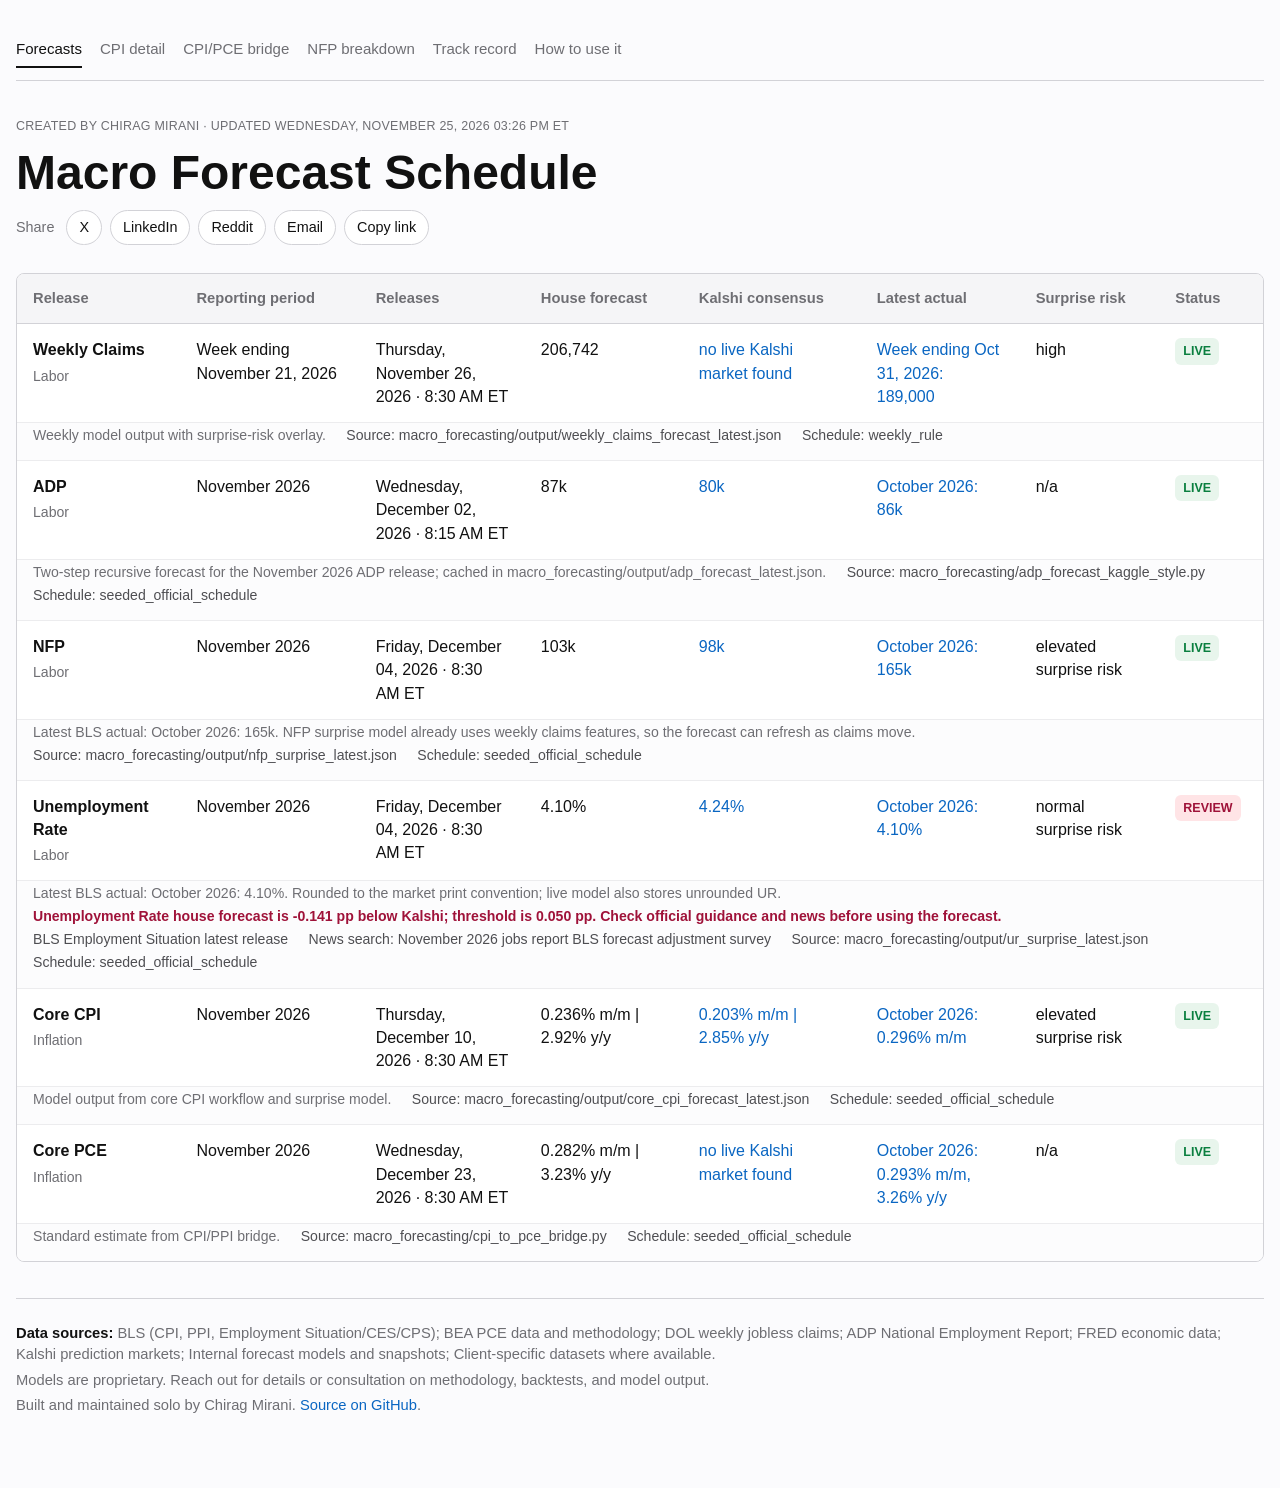
==== commit dd274ccf: "Refresh macro dashboard" ====
--- a/docs/index.html
+++ b/docs/index.html
@@ -3,7 +3,7 @@
   <head>
     <meta charset="utf-8">
     <meta name="viewport" content="width=device-width, initial-scale=1">
-    <title>Next: Core PCE November 25, 2026 | Macro Forecast Schedule by Chirag Mirani</title>
+    <title>Next: Weekly Claims November 26, 2026 | Macro Forecast Schedule by Chirag Mirani</title>
     <meta name="description" content="Live US macro release calendar with house forecasts and Kalshi market consensus for Core CPI, Core PCE, NFP, ADP, Unemployment Rate, and Weekly Jobless Claims. Updated daily by Chirag Mirani.">
     <meta name="author" content="Chirag Mirani">
     <meta name="robots" content="index,follow,max-image-preview:large">
@@ -64,9 +64,9 @@
             "contentUrl": "https://chiragmirani.github.io/macro-dashboard/dashboard_data.json"
           }],
           "keywords": ["CPI", "PCE", "NFP", "ADP", "Unemployment Rate", "Jobless Claims", "Kalshi", "macro forecast"],
-          "dateModified": "2026-11-24T20:19:22.665099-05:00"
+          "dateModified": "2026-11-25T15:26:02.651685-05:00"
 ,"variableMeasured": [
-{"@type": "PropertyValue", "name": "Core PCE", "value": "0.282% m/m | 3.23% y/y", "unitText": "Inflation"},{"@type": "PropertyValue", "name": "Weekly Claims", "value": "206,742", "unitText": "Labor"},{"@type": "PropertyValue", "name": "ADP", "value": "87k", "unitText": "Labor"},{"@type": "PropertyValue", "name": "NFP", "value": "103k", "unitText": "Labor"},{"@type": "PropertyValue", "name": "Unemployment Rate", "value": "4.10%", "unitText": "Labor"},{"@type": "PropertyValue", "name": "Core CPI", "value": "0.236% m/m | 2.92% y/y", "unitText": "Inflation"}          ]        }
+{"@type": "PropertyValue", "name": "Weekly Claims", "value": "206,742", "unitText": "Labor"},{"@type": "PropertyValue", "name": "ADP", "value": "87k", "unitText": "Labor"},{"@type": "PropertyValue", "name": "NFP", "value": "103k", "unitText": "Labor"},{"@type": "PropertyValue", "name": "Unemployment Rate", "value": "4.10%", "unitText": "Labor"},{"@type": "PropertyValue", "name": "Core CPI", "value": "0.236% m/m | 2.92% y/y", "unitText": "Inflation"},{"@type": "PropertyValue", "name": "Core PCE", "value": "0.282% m/m | 3.23% y/y", "unitText": "Inflation"}          ]        }
       ]
     }
     </script>
@@ -84,7 +84,7 @@
 
       <section class="hero">
         <div class="hero-copy">
-          <p class="eyebrow">Created by Chirag Mirani &middot; Updated Tuesday, November 24, 2026 08:19 PM ET</p>
+          <p class="eyebrow">Created by Chirag Mirani &middot; Updated Wednesday, November 25, 2026 03:26 PM ET</p>
           <h1>Macro Forecast Schedule</h1>
         </div>
       </section>
@@ -121,30 +121,6 @@
             <tbody>
               <tr>
                 <td data-label="Release">
-                  <strong>Core PCE</strong>
-                  <span class="subtle">Inflation</span>
-                </td>
-                <td data-label="Reporting period">October 2026</td>
-                <td data-label="Releases">Wednesday, November 25, 2026 &middot; 8:30 AM ET</td>
-                <td data-label="House forecast">0.282% m/m | 3.23% y/y</td>
-                <td data-label="Kalshi consensus">
-                    <a href="https://kalshi.com/markets/kxpcecore-26dec" target="_blank" rel="noopener">no live Kalshi market found</a>
-                </td>
-                <td data-label="Latest actual">
-                    <a href="https://www.bea.gov/data/personal-consumption-expenditures-price-index" target="_blank" rel="noopener">September 2026: 0.317% m/m, 3.12% y/y</a>
-                </td>
-                <td data-label="Surprise risk">n/a</td>
-                <td data-label="Status" class="col-status"><span class="status status-live">live</span></td>
-              </tr>
-              <tr class="detail-row">
-                <td colspan="8">
-                  <span class="detail">Standard estimate from CPI/PPI bridge.</span>
-                  <span class="detail source">Source: macro_forecasting/cpi_to_pce_bridge.py</span>
-                  <span class="detail source">Schedule: seeded_official_schedule</span>
-                </td>
-              </tr>
-              <tr>
-                <td data-label="Release">
                   <strong>Weekly Claims</strong>
                   <span class="subtle">Labor</span>
                 </td>
@@ -200,7 +176,7 @@
                 <td data-label="Releases">Friday, December 04, 2026 &middot; 8:30 AM ET</td>
                 <td data-label="House forecast">103k</td>
                 <td data-label="Kalshi consensus">
-                    <a href="https://kalshi.com/markets/kxpayrolls-26nov" target="_blank" rel="noopener">97k</a>
+                    <a href="https://kalshi.com/markets/kxpayrolls-26nov" target="_blank" rel="noopener">98k</a>
                 </td>
                 <td data-label="Latest actual">
                     <a href="https://www.bls.gov/news.release/empsit.toc.htm" target="_blank" rel="noopener">October 2026: 165k</a>
@@ -235,7 +211,7 @@
               <tr class="detail-row">
                 <td colspan="8">
                   <span class="detail">Latest BLS actual: October 2026: 4.10%. Rounded to the market print convention; live model also stores unrounded UR.</span>
-                  <span class="detail review-note">Unemployment Rate house forecast is -0.144 pp below Kalshi; threshold is 0.050 pp. Check official guidance and news before using the forecast.</span>
+                  <span class="detail review-note">Unemployment Rate house forecast is -0.141 pp below Kalshi; threshold is 0.050 pp. Check official guidance and news before using the forecast.</span>
                     <a class="detail source" href="https://www.bls.gov/news.release/empsit.toc.htm" target="_blank" rel="noopener">BLS Employment Situation latest release</a>
                     <a class="detail source" href="https://news.google.com/search?q=November+2026+jobs+report+BLS+forecast+adjustment+survey" target="_blank" rel="noopener">News search: November 2026 jobs report BLS forecast adjustment survey</a>
                   <span class="detail source">Source: macro_forecasting/output/ur_surprise_latest.json</span>
@@ -251,7 +227,7 @@
                 <td data-label="Releases">Thursday, December 10, 2026 &middot; 8:30 AM ET</td>
                 <td data-label="House forecast">0.236% m/m | 2.92% y/y</td>
                 <td data-label="Kalshi consensus">
-                    <a href="https://kalshi.com/markets/kxeconstatcpicore-26nov" target="_blank" rel="noopener">0.205% m/m | 2.85% y/y</a>
+                    <a href="https://kalshi.com/markets/kxeconstatcpicore-26nov" target="_blank" rel="noopener">0.203% m/m | 2.85% y/y</a>
                 </td>
                 <td data-label="Latest actual">
                     <a href="https://www.bls.gov/news.release/cpi.toc.htm" target="_blank" rel="noopener">October 2026: 0.296% m/m</a>
@@ -263,6 +239,30 @@
                 <td colspan="8">
                   <span class="detail">Model output from core CPI workflow and surprise model.</span>
                   <span class="detail source">Source: macro_forecasting/output/core_cpi_forecast_latest.json</span>
+                  <span class="detail source">Schedule: seeded_official_schedule</span>
+                </td>
+              </tr>
+              <tr>
+                <td data-label="Release">
+                  <strong>Core PCE</strong>
+                  <span class="subtle">Inflation</span>
+                </td>
+                <td data-label="Reporting period">November 2026</td>
+                <td data-label="Releases">Wednesday, December 23, 2026 &middot; 8:30 AM ET</td>
+                <td data-label="House forecast">0.282% m/m | 3.23% y/y</td>
+                <td data-label="Kalshi consensus">
+                    <a href="https://kalshi.com/markets/kxpcecore-26dec" target="_blank" rel="noopener">no live Kalshi market found</a>
+                </td>
+                <td data-label="Latest actual">
+                    <a href="https://www.bea.gov/data/personal-consumption-expenditures-price-index" target="_blank" rel="noopener">October 2026: 0.293% m/m, 3.26% y/y</a>
+                </td>
+                <td data-label="Surprise risk">n/a</td>
+                <td data-label="Status" class="col-status"><span class="status status-live">live</span></td>
+              </tr>
+              <tr class="detail-row">
+                <td colspan="8">
+                  <span class="detail">Standard estimate from CPI/PPI bridge.</span>
+                  <span class="detail source">Source: macro_forecasting/cpi_to_pce_bridge.py</span>
                   <span class="detail source">Schedule: seeded_official_schedule</span>
                 </td>
               </tr>
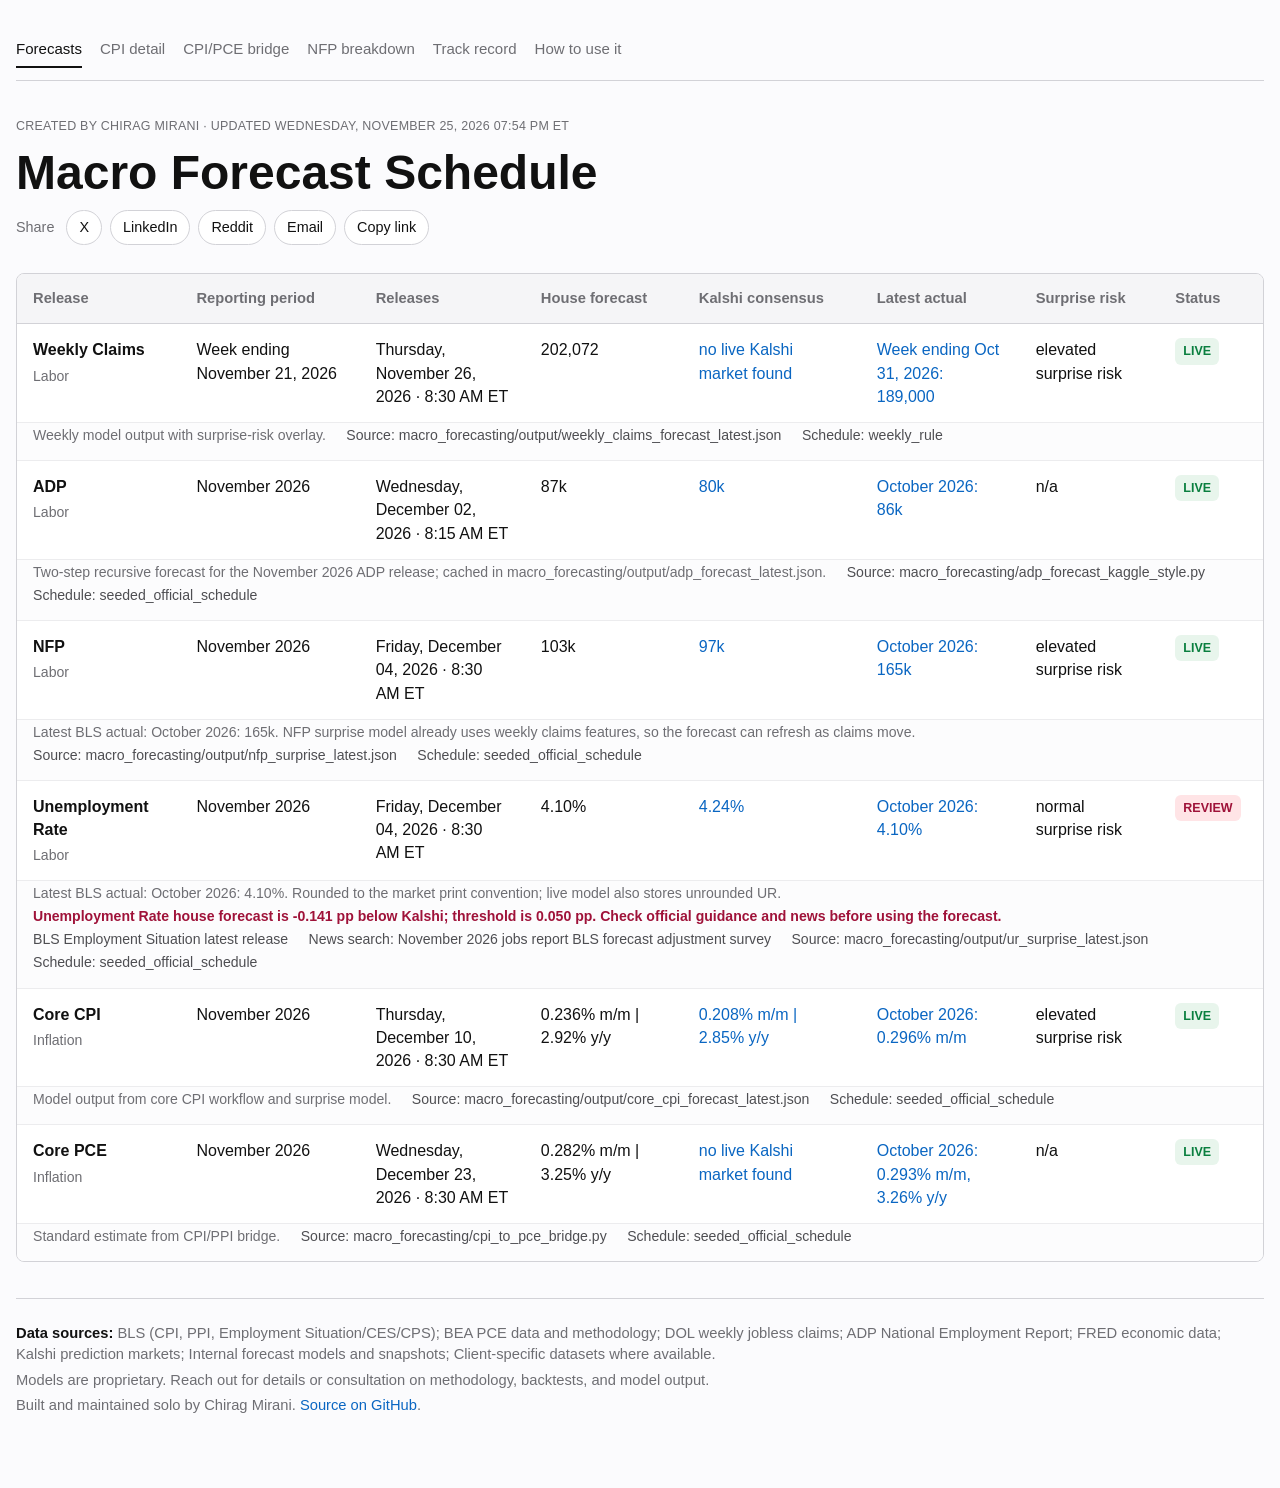
==== commit 273e5daa: "Refresh macro dashboard" ====
--- a/docs/index.html
+++ b/docs/index.html
@@ -64,9 +64,9 @@
             "contentUrl": "https://chiragmirani.github.io/macro-dashboard/dashboard_data.json"
           }],
           "keywords": ["CPI", "PCE", "NFP", "ADP", "Unemployment Rate", "Jobless Claims", "Kalshi", "macro forecast"],
-          "dateModified": "2026-11-25T15:26:02.651685-05:00"
+          "dateModified": "2026-11-25T19:54:25.177837-05:00"
 ,"variableMeasured": [
-{"@type": "PropertyValue", "name": "Weekly Claims", "value": "206,742", "unitText": "Labor"},{"@type": "PropertyValue", "name": "ADP", "value": "87k", "unitText": "Labor"},{"@type": "PropertyValue", "name": "NFP", "value": "103k", "unitText": "Labor"},{"@type": "PropertyValue", "name": "Unemployment Rate", "value": "4.10%", "unitText": "Labor"},{"@type": "PropertyValue", "name": "Core CPI", "value": "0.236% m/m | 2.92% y/y", "unitText": "Inflation"},{"@type": "PropertyValue", "name": "Core PCE", "value": "0.282% m/m | 3.23% y/y", "unitText": "Inflation"}          ]        }
+{"@type": "PropertyValue", "name": "Weekly Claims", "value": "202,072", "unitText": "Labor"},{"@type": "PropertyValue", "name": "ADP", "value": "87k", "unitText": "Labor"},{"@type": "PropertyValue", "name": "NFP", "value": "103k", "unitText": "Labor"},{"@type": "PropertyValue", "name": "Unemployment Rate", "value": "4.10%", "unitText": "Labor"},{"@type": "PropertyValue", "name": "Core CPI", "value": "0.236% m/m | 2.92% y/y", "unitText": "Inflation"},{"@type": "PropertyValue", "name": "Core PCE", "value": "0.282% m/m | 3.25% y/y", "unitText": "Inflation"}          ]        }
       ]
     }
     </script>
@@ -84,7 +84,7 @@
 
       <section class="hero">
         <div class="hero-copy">
-          <p class="eyebrow">Created by Chirag Mirani &middot; Updated Wednesday, November 25, 2026 03:26 PM ET</p>
+          <p class="eyebrow">Created by Chirag Mirani &middot; Updated Wednesday, November 25, 2026 07:54 PM ET</p>
           <h1>Macro Forecast Schedule</h1>
         </div>
       </section>
@@ -126,14 +126,14 @@
                 </td>
                 <td data-label="Reporting period">Week ending November 21, 2026</td>
                 <td data-label="Releases">Thursday, November 26, 2026 &middot; 8:30 AM ET</td>
-                <td data-label="House forecast">206,742</td>
+                <td data-label="House forecast">202,072</td>
                 <td data-label="Kalshi consensus">
                     <a href="https://kalshi.com/markets/kxjoblessclaims-26nov26" target="_blank" rel="noopener">no live Kalshi market found</a>
                 </td>
                 <td data-label="Latest actual">
                     <a href="https://www.dol.gov/ui/data.pdf" target="_blank" rel="noopener">Week ending Oct 31, 2026: 189,000</a>
                 </td>
-                <td data-label="Surprise risk">high</td>
+                <td data-label="Surprise risk">elevated surprise risk</td>
                 <td data-label="Status" class="col-status"><span class="status status-live">live</span></td>
               </tr>
               <tr class="detail-row">
@@ -176,7 +176,7 @@
                 <td data-label="Releases">Friday, December 04, 2026 &middot; 8:30 AM ET</td>
                 <td data-label="House forecast">103k</td>
                 <td data-label="Kalshi consensus">
-                    <a href="https://kalshi.com/markets/kxpayrolls-26nov" target="_blank" rel="noopener">98k</a>
+                    <a href="https://kalshi.com/markets/kxpayrolls-26nov" target="_blank" rel="noopener">97k</a>
                 </td>
                 <td data-label="Latest actual">
                     <a href="https://www.bls.gov/news.release/empsit.toc.htm" target="_blank" rel="noopener">October 2026: 165k</a>
@@ -227,7 +227,7 @@
                 <td data-label="Releases">Thursday, December 10, 2026 &middot; 8:30 AM ET</td>
                 <td data-label="House forecast">0.236% m/m | 2.92% y/y</td>
                 <td data-label="Kalshi consensus">
-                    <a href="https://kalshi.com/markets/kxeconstatcpicore-26nov" target="_blank" rel="noopener">0.203% m/m | 2.85% y/y</a>
+                    <a href="https://kalshi.com/markets/kxeconstatcpicore-26nov" target="_blank" rel="noopener">0.208% m/m | 2.85% y/y</a>
                 </td>
                 <td data-label="Latest actual">
                     <a href="https://www.bls.gov/news.release/cpi.toc.htm" target="_blank" rel="noopener">October 2026: 0.296% m/m</a>
@@ -249,7 +249,7 @@
                 </td>
                 <td data-label="Reporting period">November 2026</td>
                 <td data-label="Releases">Wednesday, December 23, 2026 &middot; 8:30 AM ET</td>
-                <td data-label="House forecast">0.282% m/m | 3.23% y/y</td>
+                <td data-label="House forecast">0.282% m/m | 3.25% y/y</td>
                 <td data-label="Kalshi consensus">
                     <a href="https://kalshi.com/markets/kxpcecore-26dec" target="_blank" rel="noopener">no live Kalshi market found</a>
                 </td>
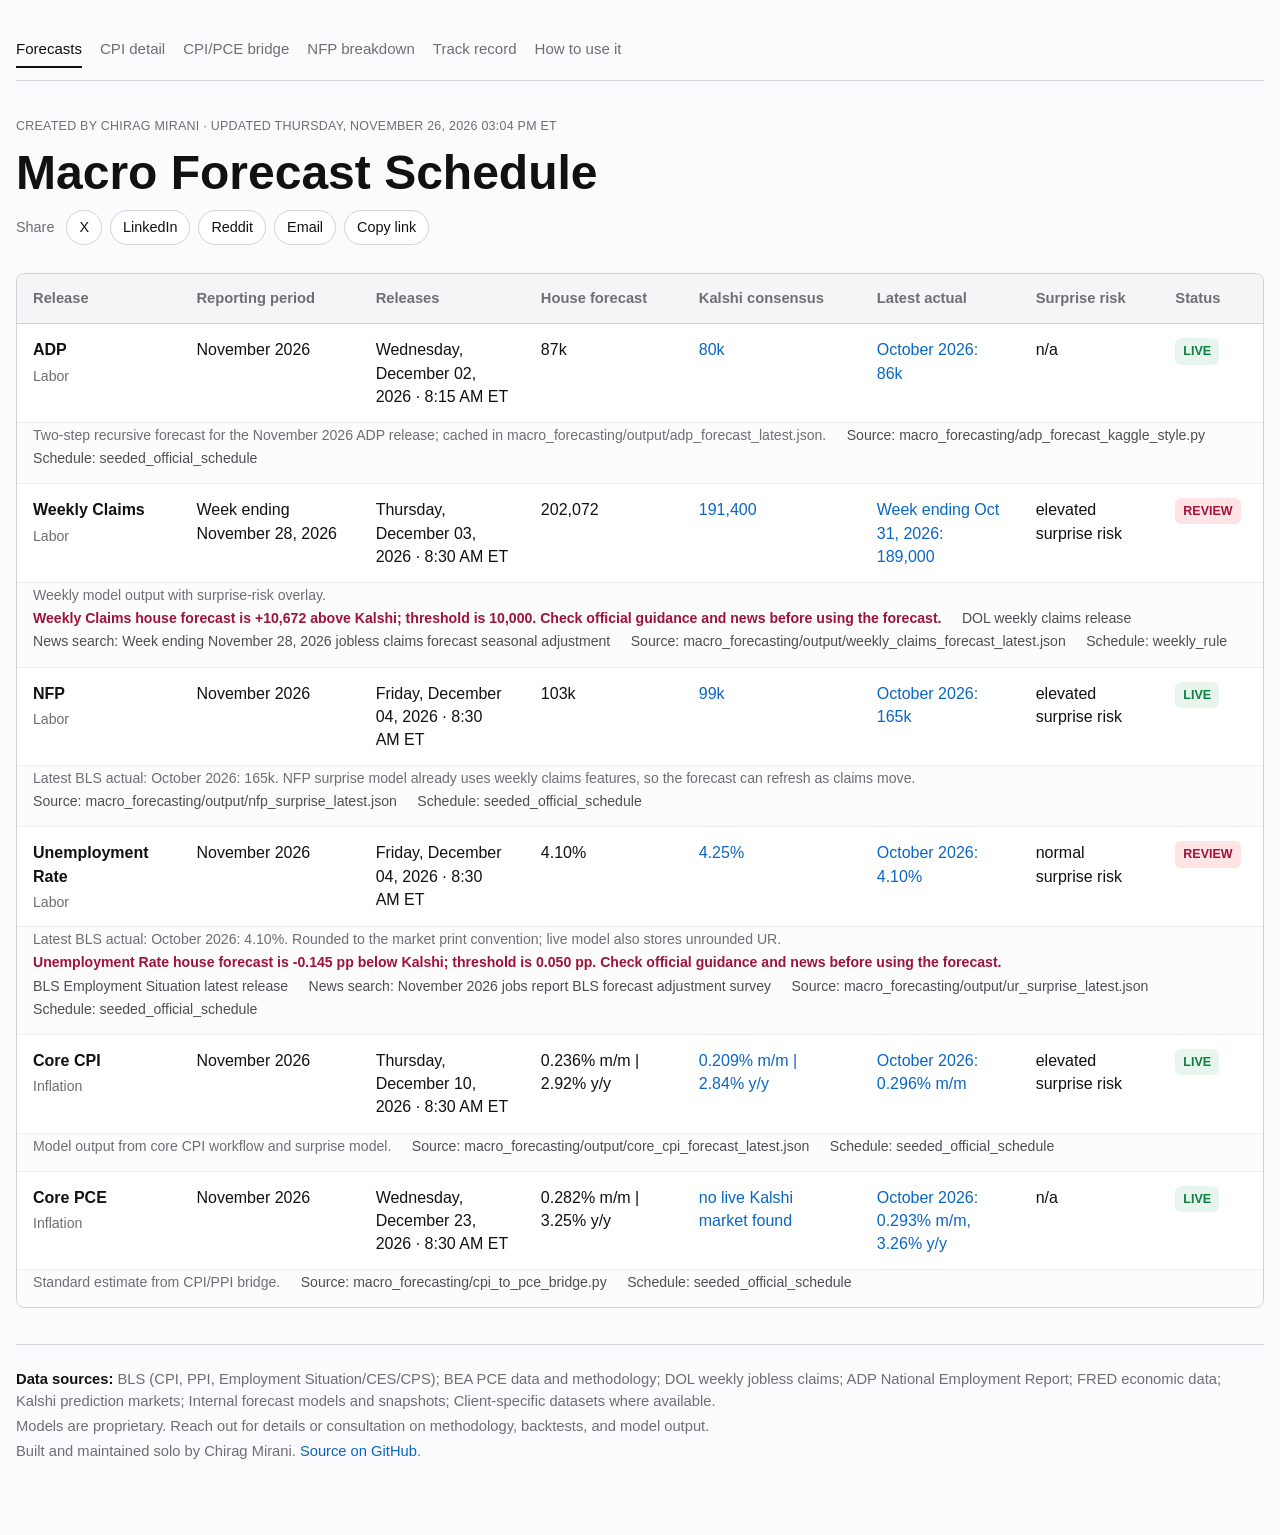
==== commit 9c575c1f: "Refresh macro dashboard" ====
--- a/docs/index.html
+++ b/docs/index.html
@@ -3,7 +3,7 @@
   <head>
     <meta charset="utf-8">
     <meta name="viewport" content="width=device-width, initial-scale=1">
-    <title>Next: Weekly Claims November 26, 2026 | Macro Forecast Schedule by Chirag Mirani</title>
+    <title>Next: ADP December 02, 2026 | Macro Forecast Schedule by Chirag Mirani</title>
     <meta name="description" content="Live US macro release calendar with house forecasts and Kalshi market consensus for Core CPI, Core PCE, NFP, ADP, Unemployment Rate, and Weekly Jobless Claims. Updated daily by Chirag Mirani.">
     <meta name="author" content="Chirag Mirani">
     <meta name="robots" content="index,follow,max-image-preview:large">
@@ -64,9 +64,9 @@
             "contentUrl": "https://chiragmirani.github.io/macro-dashboard/dashboard_data.json"
           }],
           "keywords": ["CPI", "PCE", "NFP", "ADP", "Unemployment Rate", "Jobless Claims", "Kalshi", "macro forecast"],
-          "dateModified": "2026-11-25T19:54:25.177837-05:00"
+          "dateModified": "2026-11-26T15:04:44.332352-05:00"
 ,"variableMeasured": [
-{"@type": "PropertyValue", "name": "Weekly Claims", "value": "202,072", "unitText": "Labor"},{"@type": "PropertyValue", "name": "ADP", "value": "87k", "unitText": "Labor"},{"@type": "PropertyValue", "name": "NFP", "value": "103k", "unitText": "Labor"},{"@type": "PropertyValue", "name": "Unemployment Rate", "value": "4.10%", "unitText": "Labor"},{"@type": "PropertyValue", "name": "Core CPI", "value": "0.236% m/m | 2.92% y/y", "unitText": "Inflation"},{"@type": "PropertyValue", "name": "Core PCE", "value": "0.282% m/m | 3.25% y/y", "unitText": "Inflation"}          ]        }
+{"@type": "PropertyValue", "name": "ADP", "value": "87k", "unitText": "Labor"},{"@type": "PropertyValue", "name": "Weekly Claims", "value": "202,072", "unitText": "Labor"},{"@type": "PropertyValue", "name": "NFP", "value": "103k", "unitText": "Labor"},{"@type": "PropertyValue", "name": "Unemployment Rate", "value": "4.10%", "unitText": "Labor"},{"@type": "PropertyValue", "name": "Core CPI", "value": "0.236% m/m | 2.92% y/y", "unitText": "Inflation"},{"@type": "PropertyValue", "name": "Core PCE", "value": "0.282% m/m | 3.25% y/y", "unitText": "Inflation"}          ]        }
       ]
     }
     </script>
@@ -84,7 +84,7 @@
 
       <section class="hero">
         <div class="hero-copy">
-          <p class="eyebrow">Created by Chirag Mirani &middot; Updated Wednesday, November 25, 2026 07:54 PM ET</p>
+          <p class="eyebrow">Created by Chirag Mirani &middot; Updated Thursday, November 26, 2026 03:04 PM ET</p>
           <h1>Macro Forecast Schedule</h1>
         </div>
       </section>
@@ -121,71 +121,74 @@
             <tbody>
               <tr>
                 <td data-label="Release">
+                  <strong>ADP</strong>
+                  <span class="subtle">Labor</span>
+                </td>
+                <td data-label="Reporting period">November 2026</td>
+                <td data-label="Releases">Wednesday, December 02, 2026 &middot; 8:15 AM ET</td>
+                <td data-label="House forecast">87k</td>
+                <td data-label="Kalshi consensus">
+                    <a href="https://kalshi.com/markets/kxadp-26nov" target="_blank" rel="noopener">80k</a>
+                </td>
+                <td data-label="Latest actual">
+                    <a href="https://adpemploymentreport.com/" target="_blank" rel="noopener">October 2026: 86k</a>
+                </td>
+                <td data-label="Surprise risk">n/a</td>
+                <td data-label="Status" class="col-status"><span class="status status-live">live</span></td>
+              </tr>
+              <tr class="detail-row">
+                <td colspan="8">
+                  <span class="detail">Two-step recursive forecast for the November 2026 ADP release; cached in macro_forecasting/output/adp_forecast_latest.json.</span>
+                  <span class="detail source">Source: macro_forecasting/adp_forecast_kaggle_style.py</span>
+                  <span class="detail source">Schedule: seeded_official_schedule</span>
+                </td>
+              </tr>
+              <tr>
+                <td data-label="Release">
                   <strong>Weekly Claims</strong>
                   <span class="subtle">Labor</span>
                 </td>
-                <td data-label="Reporting period">Week ending November 21, 2026</td>
-                <td data-label="Releases">Thursday, November 26, 2026 &middot; 8:30 AM ET</td>
+                <td data-label="Reporting period">Week ending November 28, 2026</td>
+                <td data-label="Releases">Thursday, December 03, 2026 &middot; 8:30 AM ET</td>
                 <td data-label="House forecast">202,072</td>
                 <td data-label="Kalshi consensus">
-                    <a href="https://kalshi.com/markets/kxjoblessclaims-26nov26" target="_blank" rel="noopener">no live Kalshi market found</a>
+                    <a href="https://kalshi.com/markets/kxjoblessclaims-26dec03" target="_blank" rel="noopener">191,400</a>
                 </td>
                 <td data-label="Latest actual">
                     <a href="https://www.dol.gov/ui/data.pdf" target="_blank" rel="noopener">Week ending Oct 31, 2026: 189,000</a>
+                </td>
+                <td data-label="Surprise risk">elevated surprise risk</td>
+                <td data-label="Status" class="col-status"><span class="status status-review">review</span></td>
+              </tr>
+              <tr class="detail-row">
+                <td colspan="8">
+                  <span class="detail">Weekly model output with surprise-risk overlay.</span>
+                  <span class="detail review-note">Weekly Claims house forecast is +10,672 above Kalshi; threshold is 10,000. Check official guidance and news before using the forecast.</span>
+                    <a class="detail source" href="https://www.dol.gov/ui/data.pdf" target="_blank" rel="noopener">DOL weekly claims release</a>
+                    <a class="detail source" href="https://news.google.com/search?q=Week+ending+November+28%2C+2026+jobless+claims+forecast+seasonal+adjustment" target="_blank" rel="noopener">News search: Week ending November 28, 2026 jobless claims forecast seasonal adjustment</a>
+                  <span class="detail source">Source: macro_forecasting/output/weekly_claims_forecast_latest.json</span>
+                  <span class="detail source">Schedule: weekly_rule</span>
+                </td>
+              </tr>
+              <tr>
+                <td data-label="Release">
+                  <strong>NFP</strong>
+                  <span class="subtle">Labor</span>
+                </td>
+                <td data-label="Reporting period">November 2026</td>
+                <td data-label="Releases">Friday, December 04, 2026 &middot; 8:30 AM ET</td>
+                <td data-label="House forecast">103k</td>
+                <td data-label="Kalshi consensus">
+                    <a href="https://kalshi.com/markets/kxpayrolls-26nov" target="_blank" rel="noopener">99k</a>
+                </td>
+                <td data-label="Latest actual">
+                    <a href="https://www.bls.gov/news.release/empsit.toc.htm" target="_blank" rel="noopener">October 2026: 165k</a>
                 </td>
                 <td data-label="Surprise risk">elevated surprise risk</td>
                 <td data-label="Status" class="col-status"><span class="status status-live">live</span></td>
               </tr>
               <tr class="detail-row">
                 <td colspan="8">
-                  <span class="detail">Weekly model output with surprise-risk overlay.</span>
-                  <span class="detail source">Source: macro_forecasting/output/weekly_claims_forecast_latest.json</span>
-                  <span class="detail source">Schedule: weekly_rule</span>
-                </td>
-              </tr>
-              <tr>
-                <td data-label="Release">
-                  <strong>ADP</strong>
-                  <span class="subtle">Labor</span>
-                </td>
-                <td data-label="Reporting period">November 2026</td>
-                <td data-label="Releases">Wednesday, December 02, 2026 &middot; 8:15 AM ET</td>
-                <td data-label="House forecast">87k</td>
-                <td data-label="Kalshi consensus">
-                    <a href="https://kalshi.com/markets/kxadp-26nov" target="_blank" rel="noopener">80k</a>
-                </td>
-                <td data-label="Latest actual">
-                    <a href="https://adpemploymentreport.com/" target="_blank" rel="noopener">October 2026: 86k</a>
-                </td>
-                <td data-label="Surprise risk">n/a</td>
-                <td data-label="Status" class="col-status"><span class="status status-live">live</span></td>
-              </tr>
-              <tr class="detail-row">
-                <td colspan="8">
-                  <span class="detail">Two-step recursive forecast for the November 2026 ADP release; cached in macro_forecasting/output/adp_forecast_latest.json.</span>
-                  <span class="detail source">Source: macro_forecasting/adp_forecast_kaggle_style.py</span>
-                  <span class="detail source">Schedule: seeded_official_schedule</span>
-                </td>
-              </tr>
-              <tr>
-                <td data-label="Release">
-                  <strong>NFP</strong>
-                  <span class="subtle">Labor</span>
-                </td>
-                <td data-label="Reporting period">November 2026</td>
-                <td data-label="Releases">Friday, December 04, 2026 &middot; 8:30 AM ET</td>
-                <td data-label="House forecast">103k</td>
-                <td data-label="Kalshi consensus">
-                    <a href="https://kalshi.com/markets/kxpayrolls-26nov" target="_blank" rel="noopener">97k</a>
-                </td>
-                <td data-label="Latest actual">
-                    <a href="https://www.bls.gov/news.release/empsit.toc.htm" target="_blank" rel="noopener">October 2026: 165k</a>
-                </td>
-                <td data-label="Surprise risk">elevated surprise risk</td>
-                <td data-label="Status" class="col-status"><span class="status status-live">live</span></td>
-              </tr>
-              <tr class="detail-row">
-                <td colspan="8">
                   <span class="detail">Latest BLS actual: October 2026: 165k. NFP surprise model already uses weekly claims features, so the forecast can refresh as claims move.</span>
                   <span class="detail source">Source: macro_forecasting/output/nfp_surprise_latest.json</span>
                   <span class="detail source">Schedule: seeded_official_schedule</span>
@@ -200,7 +203,7 @@
                 <td data-label="Releases">Friday, December 04, 2026 &middot; 8:30 AM ET</td>
                 <td data-label="House forecast">4.10%</td>
                 <td data-label="Kalshi consensus">
-                    <a href="https://kalshi.com/markets/kxeconstatu3-26nov" target="_blank" rel="noopener">4.24%</a>
+                    <a href="https://kalshi.com/markets/kxeconstatu3-26nov" target="_blank" rel="noopener">4.25%</a>
                 </td>
                 <td data-label="Latest actual">
                     <a href="https://www.bls.gov/news.release/empsit.toc.htm" target="_blank" rel="noopener">October 2026: 4.10%</a>
@@ -211,7 +214,7 @@
               <tr class="detail-row">
                 <td colspan="8">
                   <span class="detail">Latest BLS actual: October 2026: 4.10%. Rounded to the market print convention; live model also stores unrounded UR.</span>
-                  <span class="detail review-note">Unemployment Rate house forecast is -0.141 pp below Kalshi; threshold is 0.050 pp. Check official guidance and news before using the forecast.</span>
+                  <span class="detail review-note">Unemployment Rate house forecast is -0.145 pp below Kalshi; threshold is 0.050 pp. Check official guidance and news before using the forecast.</span>
                     <a class="detail source" href="https://www.bls.gov/news.release/empsit.toc.htm" target="_blank" rel="noopener">BLS Employment Situation latest release</a>
                     <a class="detail source" href="https://news.google.com/search?q=November+2026+jobs+report+BLS+forecast+adjustment+survey" target="_blank" rel="noopener">News search: November 2026 jobs report BLS forecast adjustment survey</a>
                   <span class="detail source">Source: macro_forecasting/output/ur_surprise_latest.json</span>
@@ -227,7 +230,7 @@
                 <td data-label="Releases">Thursday, December 10, 2026 &middot; 8:30 AM ET</td>
                 <td data-label="House forecast">0.236% m/m | 2.92% y/y</td>
                 <td data-label="Kalshi consensus">
-                    <a href="https://kalshi.com/markets/kxeconstatcpicore-26nov" target="_blank" rel="noopener">0.208% m/m | 2.85% y/y</a>
+                    <a href="https://kalshi.com/markets/kxeconstatcpicore-26nov" target="_blank" rel="noopener">0.209% m/m | 2.84% y/y</a>
                 </td>
                 <td data-label="Latest actual">
                     <a href="https://www.bls.gov/news.release/cpi.toc.htm" target="_blank" rel="noopener">October 2026: 0.296% m/m</a>
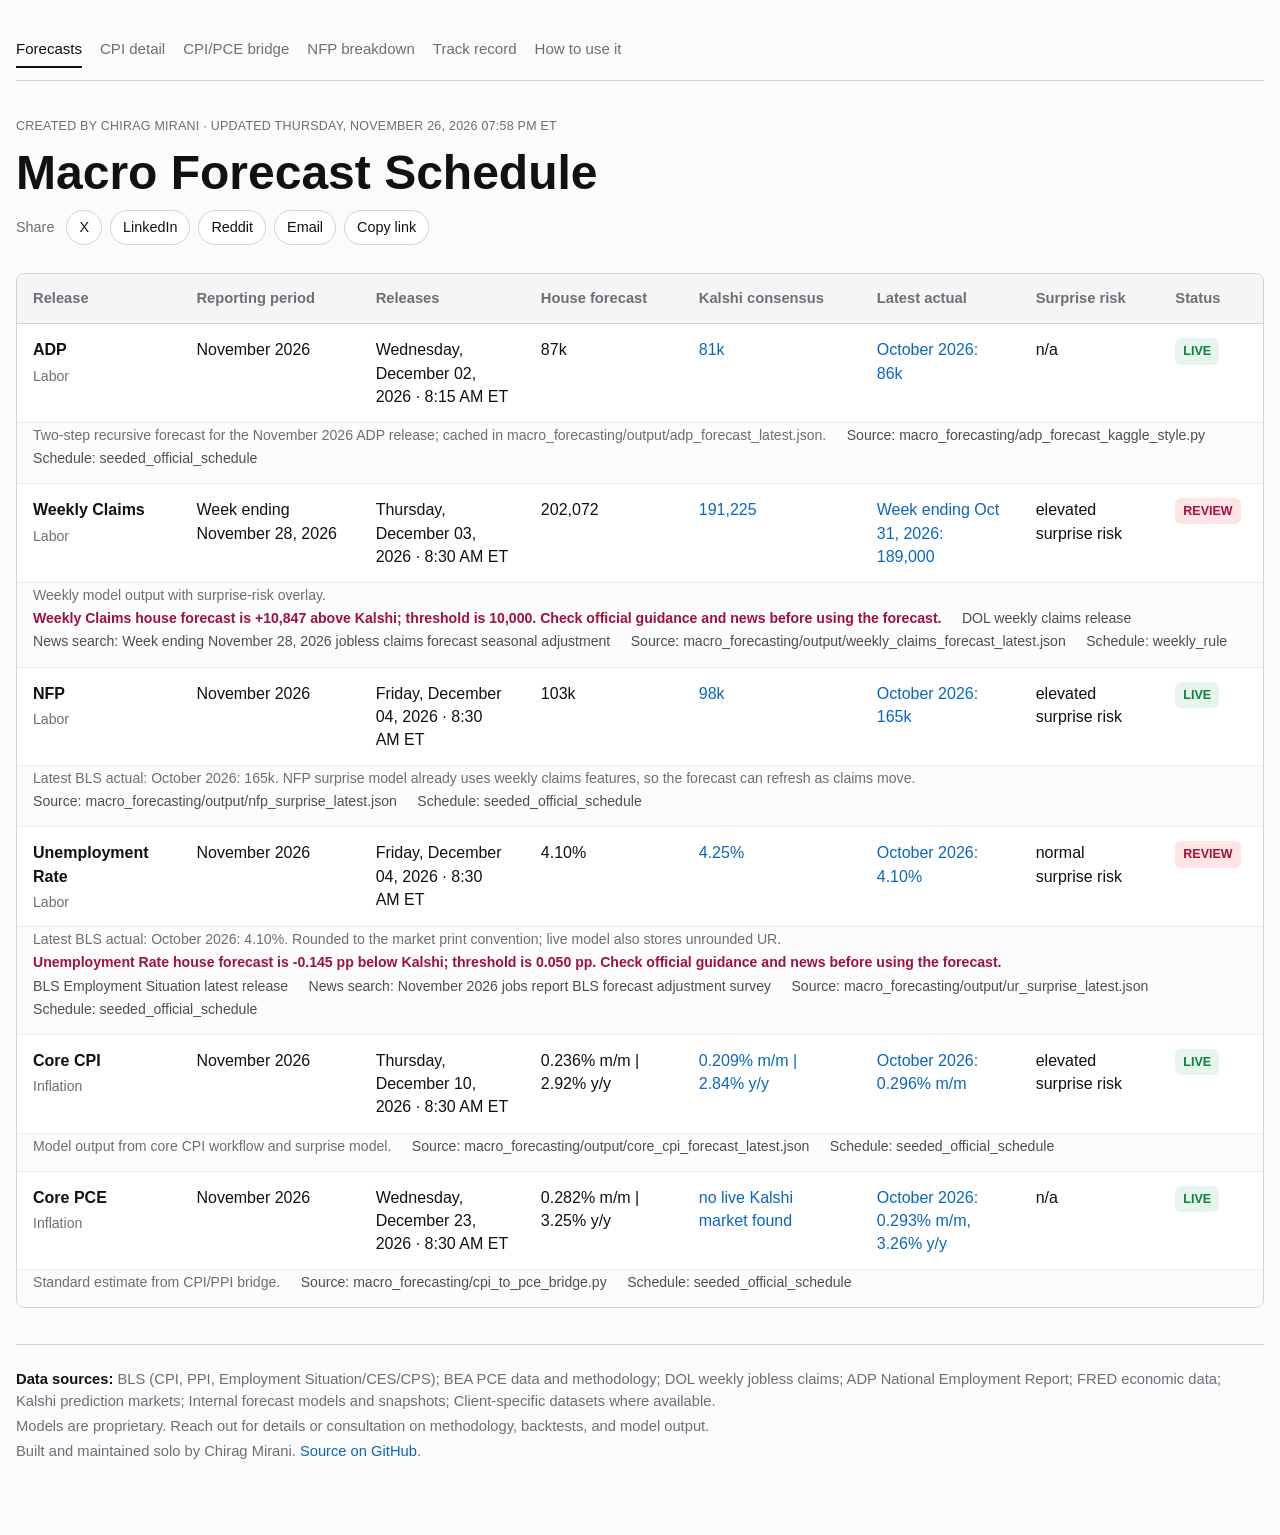
==== commit c3d385fc: "Refresh macro dashboard" ====
--- a/docs/index.html
+++ b/docs/index.html
@@ -64,7 +64,7 @@
             "contentUrl": "https://chiragmirani.github.io/macro-dashboard/dashboard_data.json"
           }],
           "keywords": ["CPI", "PCE", "NFP", "ADP", "Unemployment Rate", "Jobless Claims", "Kalshi", "macro forecast"],
-          "dateModified": "2026-11-26T15:04:44.332352-05:00"
+          "dateModified": "2026-11-26T19:58:58.982280-05:00"
 ,"variableMeasured": [
 {"@type": "PropertyValue", "name": "ADP", "value": "87k", "unitText": "Labor"},{"@type": "PropertyValue", "name": "Weekly Claims", "value": "202,072", "unitText": "Labor"},{"@type": "PropertyValue", "name": "NFP", "value": "103k", "unitText": "Labor"},{"@type": "PropertyValue", "name": "Unemployment Rate", "value": "4.10%", "unitText": "Labor"},{"@type": "PropertyValue", "name": "Core CPI", "value": "0.236% m/m | 2.92% y/y", "unitText": "Inflation"},{"@type": "PropertyValue", "name": "Core PCE", "value": "0.282% m/m | 3.25% y/y", "unitText": "Inflation"}          ]        }
       ]
@@ -84,7 +84,7 @@
 
       <section class="hero">
         <div class="hero-copy">
-          <p class="eyebrow">Created by Chirag Mirani &middot; Updated Thursday, November 26, 2026 03:04 PM ET</p>
+          <p class="eyebrow">Created by Chirag Mirani &middot; Updated Thursday, November 26, 2026 07:58 PM ET</p>
           <h1>Macro Forecast Schedule</h1>
         </div>
       </section>
@@ -128,7 +128,7 @@
                 <td data-label="Releases">Wednesday, December 02, 2026 &middot; 8:15 AM ET</td>
                 <td data-label="House forecast">87k</td>
                 <td data-label="Kalshi consensus">
-                    <a href="https://kalshi.com/markets/kxadp-26nov" target="_blank" rel="noopener">80k</a>
+                    <a href="https://kalshi.com/markets/kxadp-26nov" target="_blank" rel="noopener">81k</a>
                 </td>
                 <td data-label="Latest actual">
                     <a href="https://adpemploymentreport.com/" target="_blank" rel="noopener">October 2026: 86k</a>
@@ -152,7 +152,7 @@
                 <td data-label="Releases">Thursday, December 03, 2026 &middot; 8:30 AM ET</td>
                 <td data-label="House forecast">202,072</td>
                 <td data-label="Kalshi consensus">
-                    <a href="https://kalshi.com/markets/kxjoblessclaims-26dec03" target="_blank" rel="noopener">191,400</a>
+                    <a href="https://kalshi.com/markets/kxjoblessclaims-26dec03" target="_blank" rel="noopener">191,225</a>
                 </td>
                 <td data-label="Latest actual">
                     <a href="https://www.dol.gov/ui/data.pdf" target="_blank" rel="noopener">Week ending Oct 31, 2026: 189,000</a>
@@ -163,7 +163,7 @@
               <tr class="detail-row">
                 <td colspan="8">
                   <span class="detail">Weekly model output with surprise-risk overlay.</span>
-                  <span class="detail review-note">Weekly Claims house forecast is +10,672 above Kalshi; threshold is 10,000. Check official guidance and news before using the forecast.</span>
+                  <span class="detail review-note">Weekly Claims house forecast is +10,847 above Kalshi; threshold is 10,000. Check official guidance and news before using the forecast.</span>
                     <a class="detail source" href="https://www.dol.gov/ui/data.pdf" target="_blank" rel="noopener">DOL weekly claims release</a>
                     <a class="detail source" href="https://news.google.com/search?q=Week+ending+November+28%2C+2026+jobless+claims+forecast+seasonal+adjustment" target="_blank" rel="noopener">News search: Week ending November 28, 2026 jobless claims forecast seasonal adjustment</a>
                   <span class="detail source">Source: macro_forecasting/output/weekly_claims_forecast_latest.json</span>
@@ -179,7 +179,7 @@
                 <td data-label="Releases">Friday, December 04, 2026 &middot; 8:30 AM ET</td>
                 <td data-label="House forecast">103k</td>
                 <td data-label="Kalshi consensus">
-                    <a href="https://kalshi.com/markets/kxpayrolls-26nov" target="_blank" rel="noopener">99k</a>
+                    <a href="https://kalshi.com/markets/kxpayrolls-26nov" target="_blank" rel="noopener">98k</a>
                 </td>
                 <td data-label="Latest actual">
                     <a href="https://www.bls.gov/news.release/empsit.toc.htm" target="_blank" rel="noopener">October 2026: 165k</a>
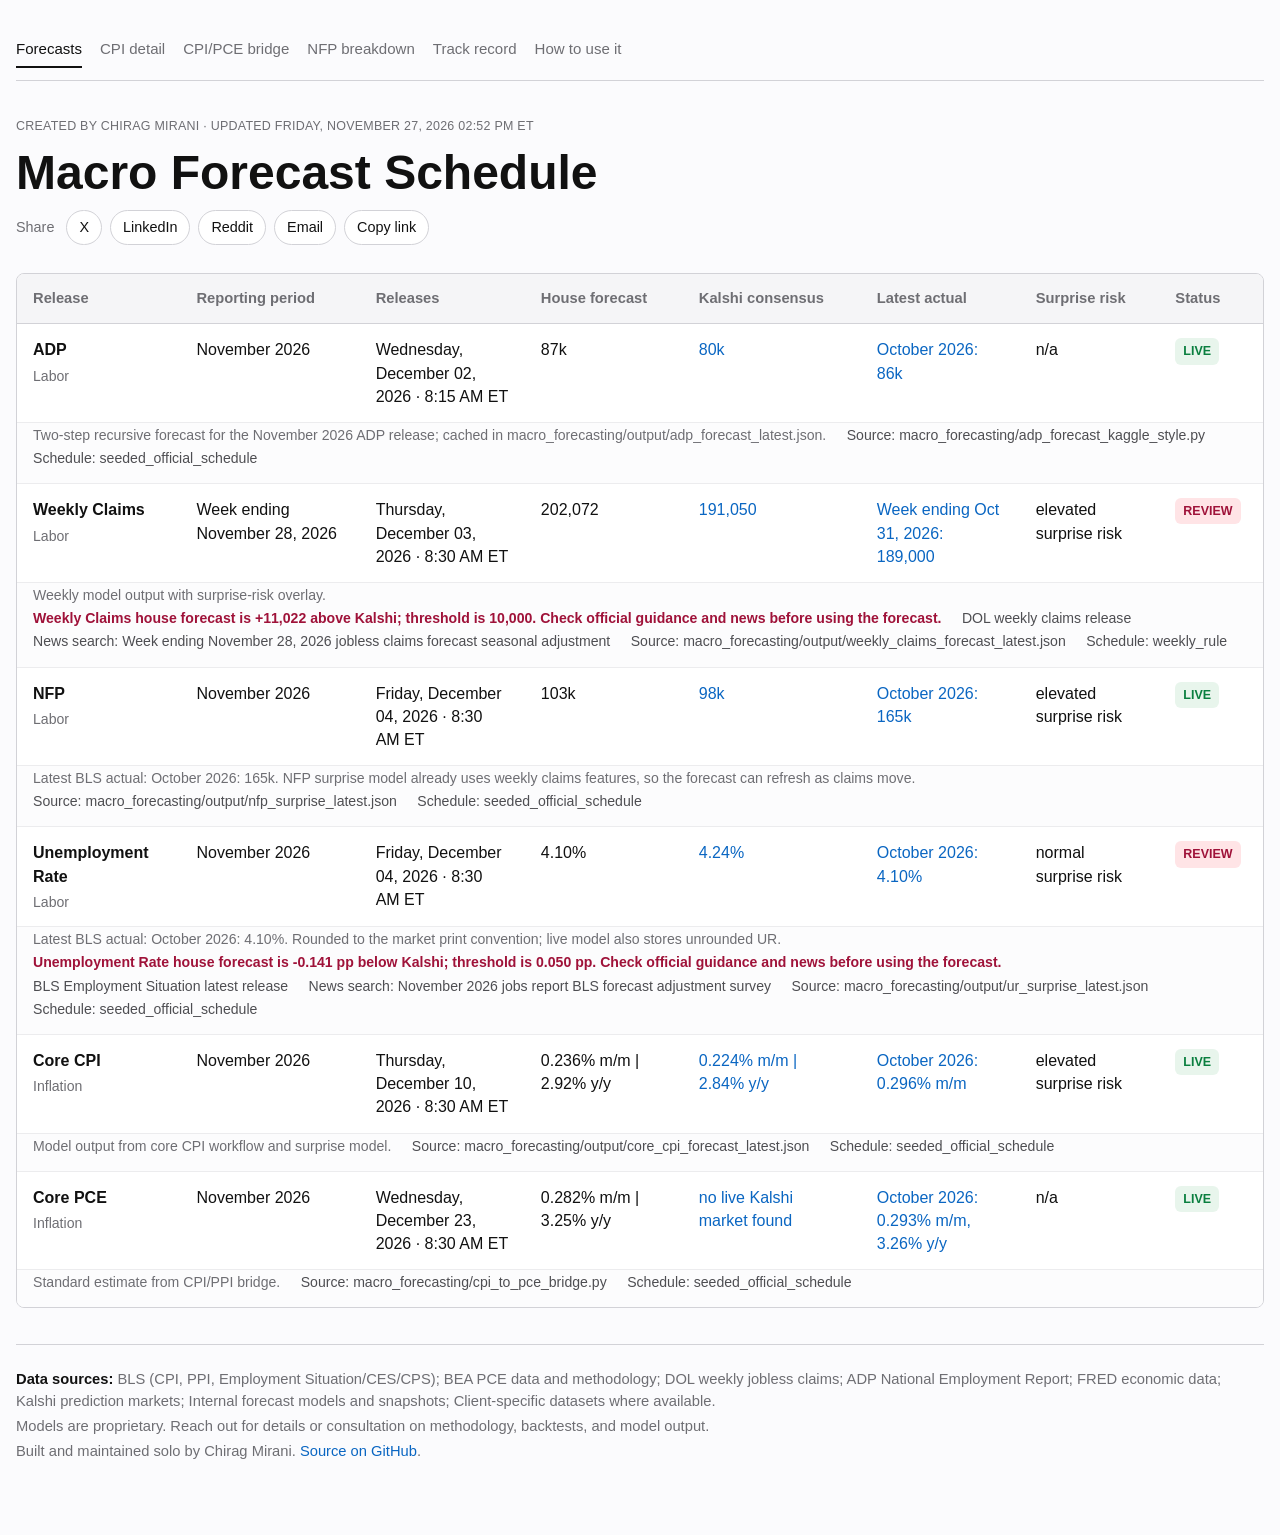
==== commit fe810c3e: "Refresh macro dashboard" ====
--- a/docs/index.html
+++ b/docs/index.html
@@ -64,7 +64,7 @@
             "contentUrl": "https://chiragmirani.github.io/macro-dashboard/dashboard_data.json"
           }],
           "keywords": ["CPI", "PCE", "NFP", "ADP", "Unemployment Rate", "Jobless Claims", "Kalshi", "macro forecast"],
-          "dateModified": "2026-11-26T19:58:58.982280-05:00"
+          "dateModified": "2026-11-27T14:52:49.279654-05:00"
 ,"variableMeasured": [
 {"@type": "PropertyValue", "name": "ADP", "value": "87k", "unitText": "Labor"},{"@type": "PropertyValue", "name": "Weekly Claims", "value": "202,072", "unitText": "Labor"},{"@type": "PropertyValue", "name": "NFP", "value": "103k", "unitText": "Labor"},{"@type": "PropertyValue", "name": "Unemployment Rate", "value": "4.10%", "unitText": "Labor"},{"@type": "PropertyValue", "name": "Core CPI", "value": "0.236% m/m | 2.92% y/y", "unitText": "Inflation"},{"@type": "PropertyValue", "name": "Core PCE", "value": "0.282% m/m | 3.25% y/y", "unitText": "Inflation"}          ]        }
       ]
@@ -84,7 +84,7 @@
 
       <section class="hero">
         <div class="hero-copy">
-          <p class="eyebrow">Created by Chirag Mirani &middot; Updated Thursday, November 26, 2026 07:58 PM ET</p>
+          <p class="eyebrow">Created by Chirag Mirani &middot; Updated Friday, November 27, 2026 02:52 PM ET</p>
           <h1>Macro Forecast Schedule</h1>
         </div>
       </section>
@@ -128,7 +128,7 @@
                 <td data-label="Releases">Wednesday, December 02, 2026 &middot; 8:15 AM ET</td>
                 <td data-label="House forecast">87k</td>
                 <td data-label="Kalshi consensus">
-                    <a href="https://kalshi.com/markets/kxadp-26nov" target="_blank" rel="noopener">81k</a>
+                    <a href="https://kalshi.com/markets/kxadp-26nov" target="_blank" rel="noopener">80k</a>
                 </td>
                 <td data-label="Latest actual">
                     <a href="https://adpemploymentreport.com/" target="_blank" rel="noopener">October 2026: 86k</a>
@@ -152,7 +152,7 @@
                 <td data-label="Releases">Thursday, December 03, 2026 &middot; 8:30 AM ET</td>
                 <td data-label="House forecast">202,072</td>
                 <td data-label="Kalshi consensus">
-                    <a href="https://kalshi.com/markets/kxjoblessclaims-26dec03" target="_blank" rel="noopener">191,225</a>
+                    <a href="https://kalshi.com/markets/kxjoblessclaims-26dec03" target="_blank" rel="noopener">191,050</a>
                 </td>
                 <td data-label="Latest actual">
                     <a href="https://www.dol.gov/ui/data.pdf" target="_blank" rel="noopener">Week ending Oct 31, 2026: 189,000</a>
@@ -163,7 +163,7 @@
               <tr class="detail-row">
                 <td colspan="8">
                   <span class="detail">Weekly model output with surprise-risk overlay.</span>
-                  <span class="detail review-note">Weekly Claims house forecast is +10,847 above Kalshi; threshold is 10,000. Check official guidance and news before using the forecast.</span>
+                  <span class="detail review-note">Weekly Claims house forecast is +11,022 above Kalshi; threshold is 10,000. Check official guidance and news before using the forecast.</span>
                     <a class="detail source" href="https://www.dol.gov/ui/data.pdf" target="_blank" rel="noopener">DOL weekly claims release</a>
                     <a class="detail source" href="https://news.google.com/search?q=Week+ending+November+28%2C+2026+jobless+claims+forecast+seasonal+adjustment" target="_blank" rel="noopener">News search: Week ending November 28, 2026 jobless claims forecast seasonal adjustment</a>
                   <span class="detail source">Source: macro_forecasting/output/weekly_claims_forecast_latest.json</span>
@@ -203,7 +203,7 @@
                 <td data-label="Releases">Friday, December 04, 2026 &middot; 8:30 AM ET</td>
                 <td data-label="House forecast">4.10%</td>
                 <td data-label="Kalshi consensus">
-                    <a href="https://kalshi.com/markets/kxeconstatu3-26nov" target="_blank" rel="noopener">4.25%</a>
+                    <a href="https://kalshi.com/markets/kxeconstatu3-26nov" target="_blank" rel="noopener">4.24%</a>
                 </td>
                 <td data-label="Latest actual">
                     <a href="https://www.bls.gov/news.release/empsit.toc.htm" target="_blank" rel="noopener">October 2026: 4.10%</a>
@@ -214,7 +214,7 @@
               <tr class="detail-row">
                 <td colspan="8">
                   <span class="detail">Latest BLS actual: October 2026: 4.10%. Rounded to the market print convention; live model also stores unrounded UR.</span>
-                  <span class="detail review-note">Unemployment Rate house forecast is -0.145 pp below Kalshi; threshold is 0.050 pp. Check official guidance and news before using the forecast.</span>
+                  <span class="detail review-note">Unemployment Rate house forecast is -0.141 pp below Kalshi; threshold is 0.050 pp. Check official guidance and news before using the forecast.</span>
                     <a class="detail source" href="https://www.bls.gov/news.release/empsit.toc.htm" target="_blank" rel="noopener">BLS Employment Situation latest release</a>
                     <a class="detail source" href="https://news.google.com/search?q=November+2026+jobs+report+BLS+forecast+adjustment+survey" target="_blank" rel="noopener">News search: November 2026 jobs report BLS forecast adjustment survey</a>
                   <span class="detail source">Source: macro_forecasting/output/ur_surprise_latest.json</span>
@@ -230,7 +230,7 @@
                 <td data-label="Releases">Thursday, December 10, 2026 &middot; 8:30 AM ET</td>
                 <td data-label="House forecast">0.236% m/m | 2.92% y/y</td>
                 <td data-label="Kalshi consensus">
-                    <a href="https://kalshi.com/markets/kxeconstatcpicore-26nov" target="_blank" rel="noopener">0.209% m/m | 2.84% y/y</a>
+                    <a href="https://kalshi.com/markets/kxeconstatcpicore-26nov" target="_blank" rel="noopener">0.224% m/m | 2.84% y/y</a>
                 </td>
                 <td data-label="Latest actual">
                     <a href="https://www.bls.gov/news.release/cpi.toc.htm" target="_blank" rel="noopener">October 2026: 0.296% m/m</a>
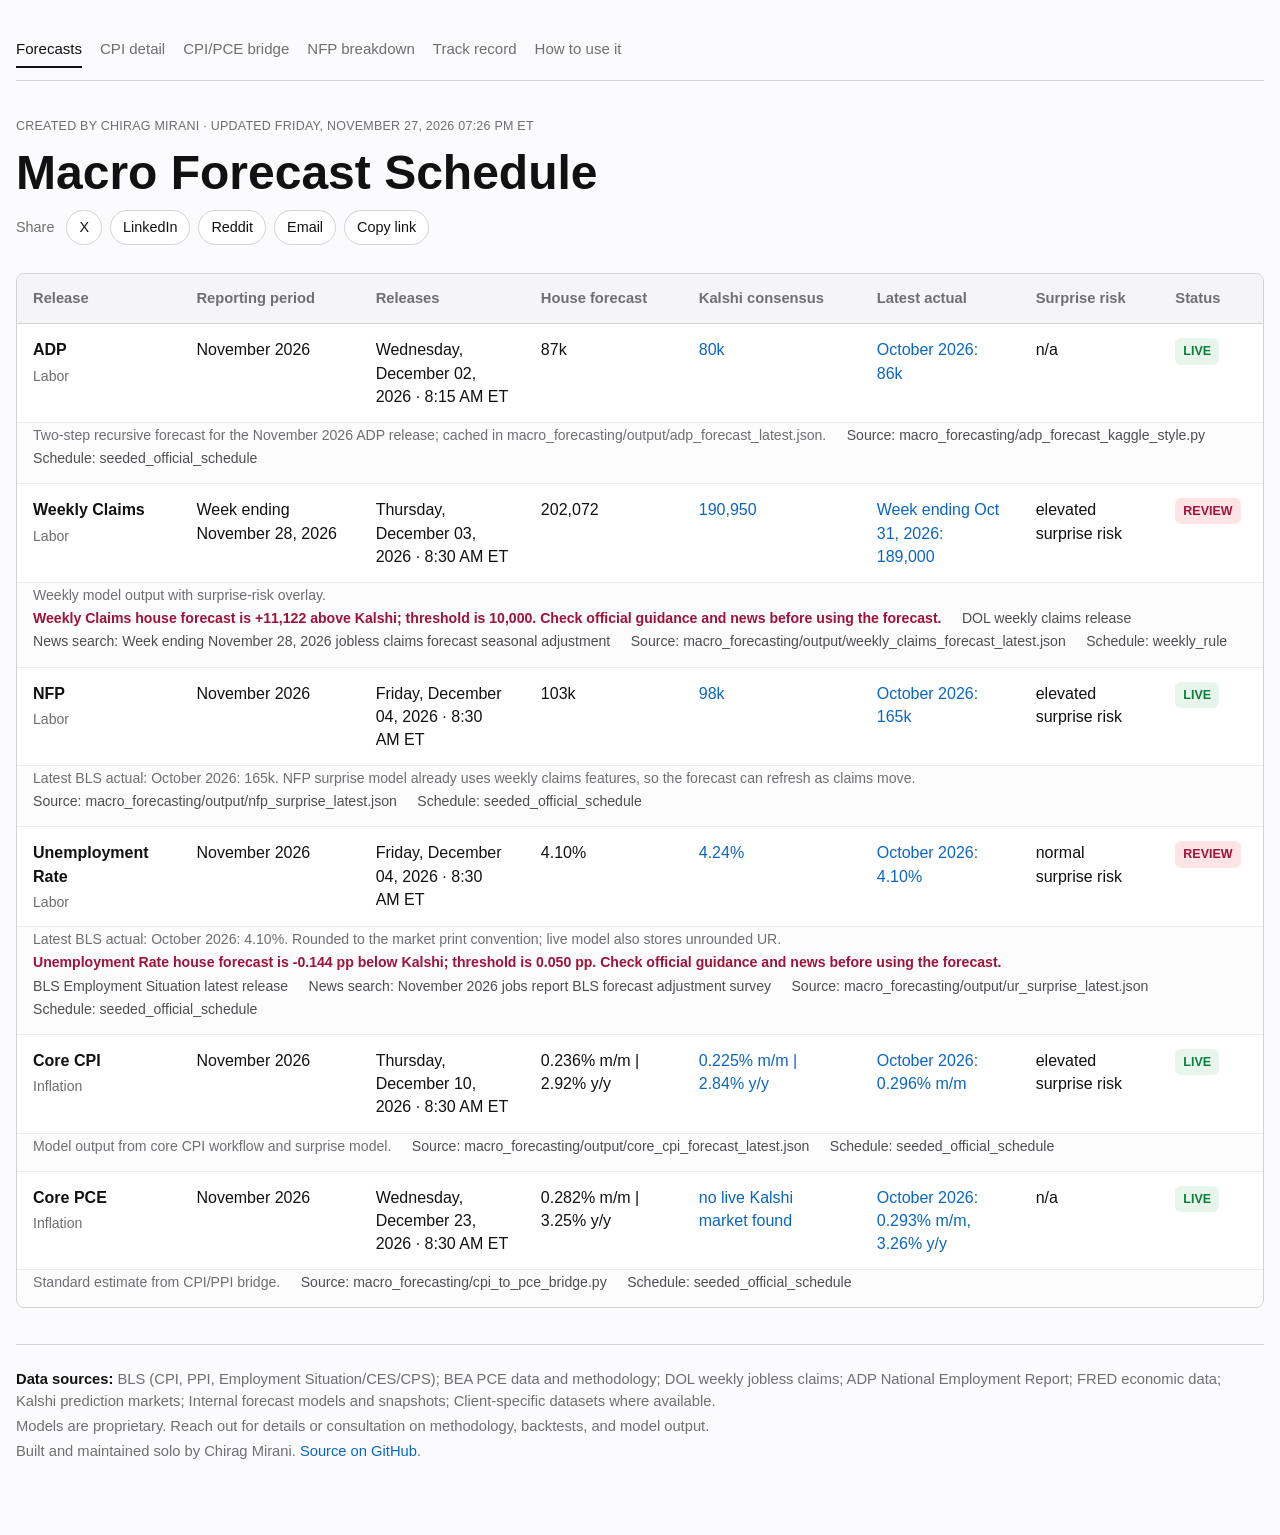
==== commit 5e23b052: "Refresh macro dashboard" ====
--- a/docs/index.html
+++ b/docs/index.html
@@ -64,7 +64,7 @@
             "contentUrl": "https://chiragmirani.github.io/macro-dashboard/dashboard_data.json"
           }],
           "keywords": ["CPI", "PCE", "NFP", "ADP", "Unemployment Rate", "Jobless Claims", "Kalshi", "macro forecast"],
-          "dateModified": "2026-11-27T14:52:49.279654-05:00"
+          "dateModified": "2026-11-27T19:26:36.023379-05:00"
 ,"variableMeasured": [
 {"@type": "PropertyValue", "name": "ADP", "value": "87k", "unitText": "Labor"},{"@type": "PropertyValue", "name": "Weekly Claims", "value": "202,072", "unitText": "Labor"},{"@type": "PropertyValue", "name": "NFP", "value": "103k", "unitText": "Labor"},{"@type": "PropertyValue", "name": "Unemployment Rate", "value": "4.10%", "unitText": "Labor"},{"@type": "PropertyValue", "name": "Core CPI", "value": "0.236% m/m | 2.92% y/y", "unitText": "Inflation"},{"@type": "PropertyValue", "name": "Core PCE", "value": "0.282% m/m | 3.25% y/y", "unitText": "Inflation"}          ]        }
       ]
@@ -84,7 +84,7 @@
 
       <section class="hero">
         <div class="hero-copy">
-          <p class="eyebrow">Created by Chirag Mirani &middot; Updated Friday, November 27, 2026 02:52 PM ET</p>
+          <p class="eyebrow">Created by Chirag Mirani &middot; Updated Friday, November 27, 2026 07:26 PM ET</p>
           <h1>Macro Forecast Schedule</h1>
         </div>
       </section>
@@ -152,7 +152,7 @@
                 <td data-label="Releases">Thursday, December 03, 2026 &middot; 8:30 AM ET</td>
                 <td data-label="House forecast">202,072</td>
                 <td data-label="Kalshi consensus">
-                    <a href="https://kalshi.com/markets/kxjoblessclaims-26dec03" target="_blank" rel="noopener">191,050</a>
+                    <a href="https://kalshi.com/markets/kxjoblessclaims-26dec03" target="_blank" rel="noopener">190,950</a>
                 </td>
                 <td data-label="Latest actual">
                     <a href="https://www.dol.gov/ui/data.pdf" target="_blank" rel="noopener">Week ending Oct 31, 2026: 189,000</a>
@@ -163,7 +163,7 @@
               <tr class="detail-row">
                 <td colspan="8">
                   <span class="detail">Weekly model output with surprise-risk overlay.</span>
-                  <span class="detail review-note">Weekly Claims house forecast is +11,022 above Kalshi; threshold is 10,000. Check official guidance and news before using the forecast.</span>
+                  <span class="detail review-note">Weekly Claims house forecast is +11,122 above Kalshi; threshold is 10,000. Check official guidance and news before using the forecast.</span>
                     <a class="detail source" href="https://www.dol.gov/ui/data.pdf" target="_blank" rel="noopener">DOL weekly claims release</a>
                     <a class="detail source" href="https://news.google.com/search?q=Week+ending+November+28%2C+2026+jobless+claims+forecast+seasonal+adjustment" target="_blank" rel="noopener">News search: Week ending November 28, 2026 jobless claims forecast seasonal adjustment</a>
                   <span class="detail source">Source: macro_forecasting/output/weekly_claims_forecast_latest.json</span>
@@ -214,7 +214,7 @@
               <tr class="detail-row">
                 <td colspan="8">
                   <span class="detail">Latest BLS actual: October 2026: 4.10%. Rounded to the market print convention; live model also stores unrounded UR.</span>
-                  <span class="detail review-note">Unemployment Rate house forecast is -0.141 pp below Kalshi; threshold is 0.050 pp. Check official guidance and news before using the forecast.</span>
+                  <span class="detail review-note">Unemployment Rate house forecast is -0.144 pp below Kalshi; threshold is 0.050 pp. Check official guidance and news before using the forecast.</span>
                     <a class="detail source" href="https://www.bls.gov/news.release/empsit.toc.htm" target="_blank" rel="noopener">BLS Employment Situation latest release</a>
                     <a class="detail source" href="https://news.google.com/search?q=November+2026+jobs+report+BLS+forecast+adjustment+survey" target="_blank" rel="noopener">News search: November 2026 jobs report BLS forecast adjustment survey</a>
                   <span class="detail source">Source: macro_forecasting/output/ur_surprise_latest.json</span>
@@ -230,7 +230,7 @@
                 <td data-label="Releases">Thursday, December 10, 2026 &middot; 8:30 AM ET</td>
                 <td data-label="House forecast">0.236% m/m | 2.92% y/y</td>
                 <td data-label="Kalshi consensus">
-                    <a href="https://kalshi.com/markets/kxeconstatcpicore-26nov" target="_blank" rel="noopener">0.224% m/m | 2.84% y/y</a>
+                    <a href="https://kalshi.com/markets/kxeconstatcpicore-26nov" target="_blank" rel="noopener">0.225% m/m | 2.84% y/y</a>
                 </td>
                 <td data-label="Latest actual">
                     <a href="https://www.bls.gov/news.release/cpi.toc.htm" target="_blank" rel="noopener">October 2026: 0.296% m/m</a>
